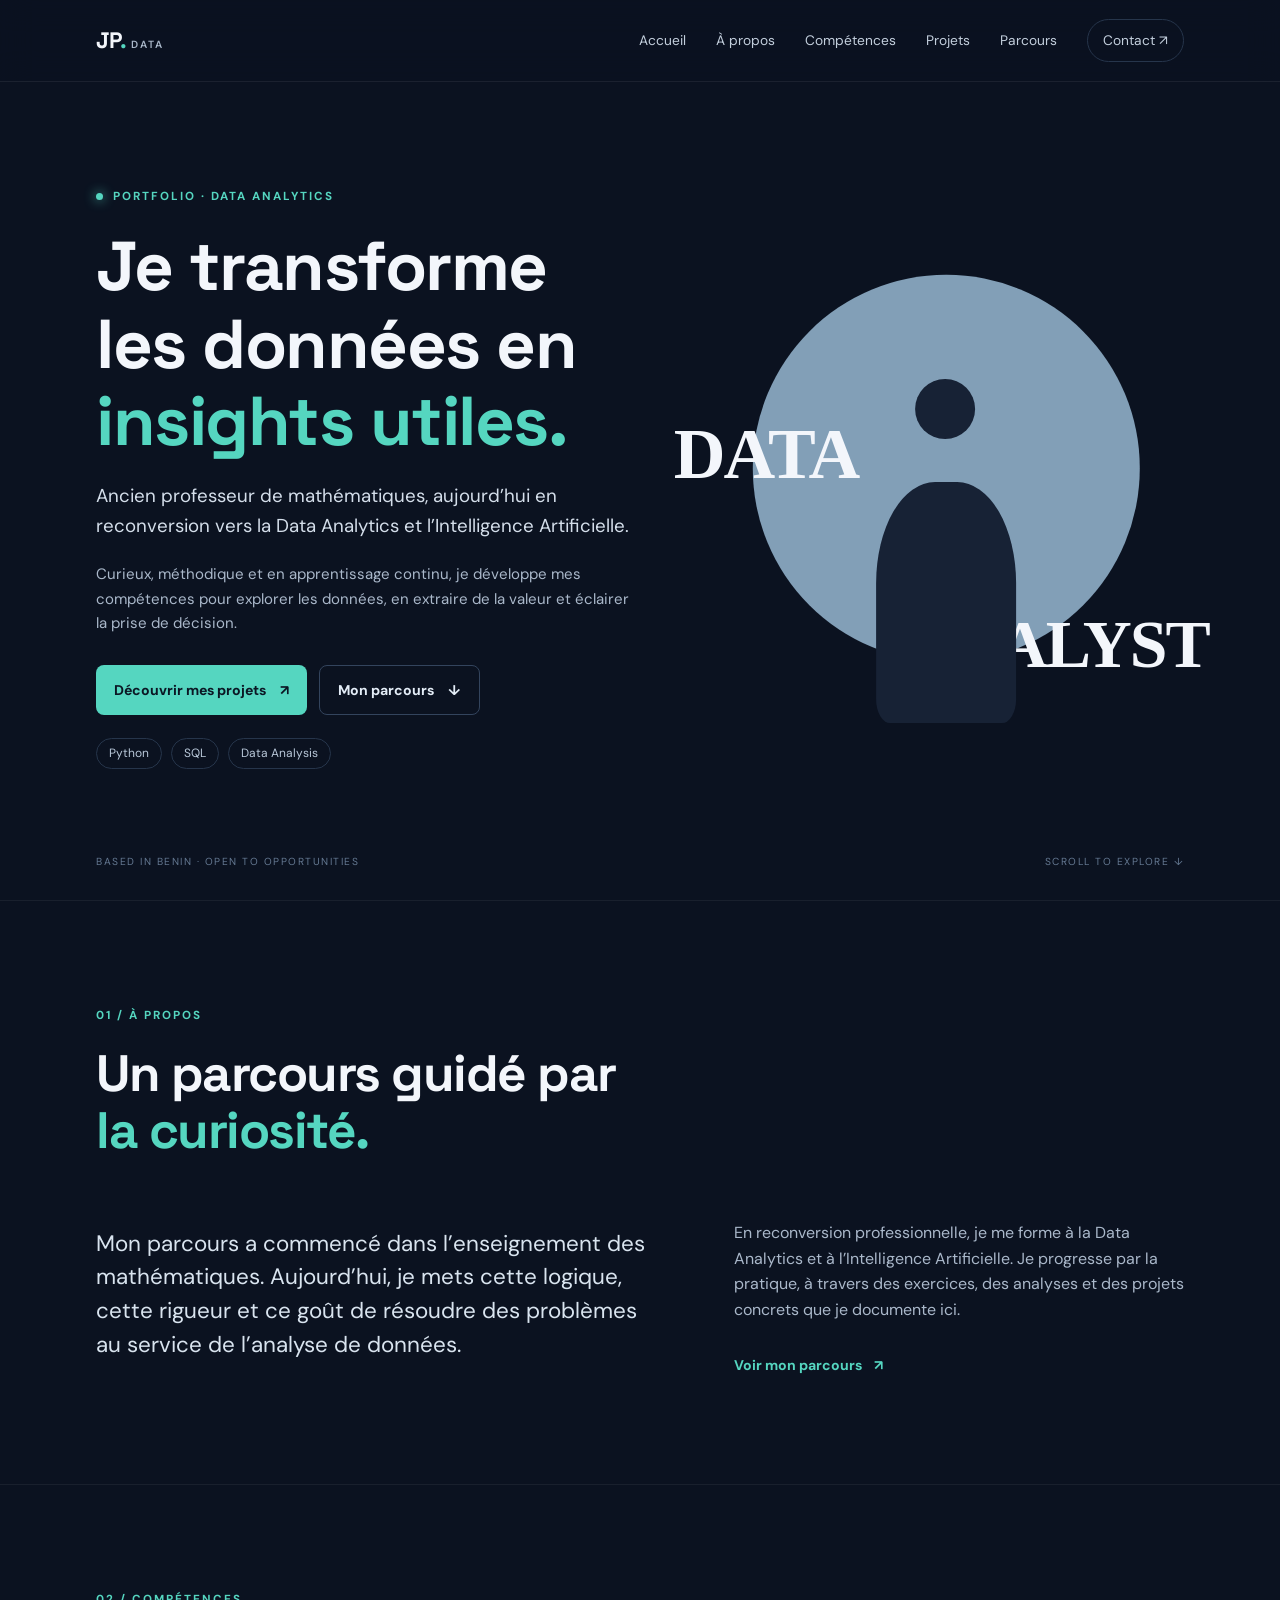
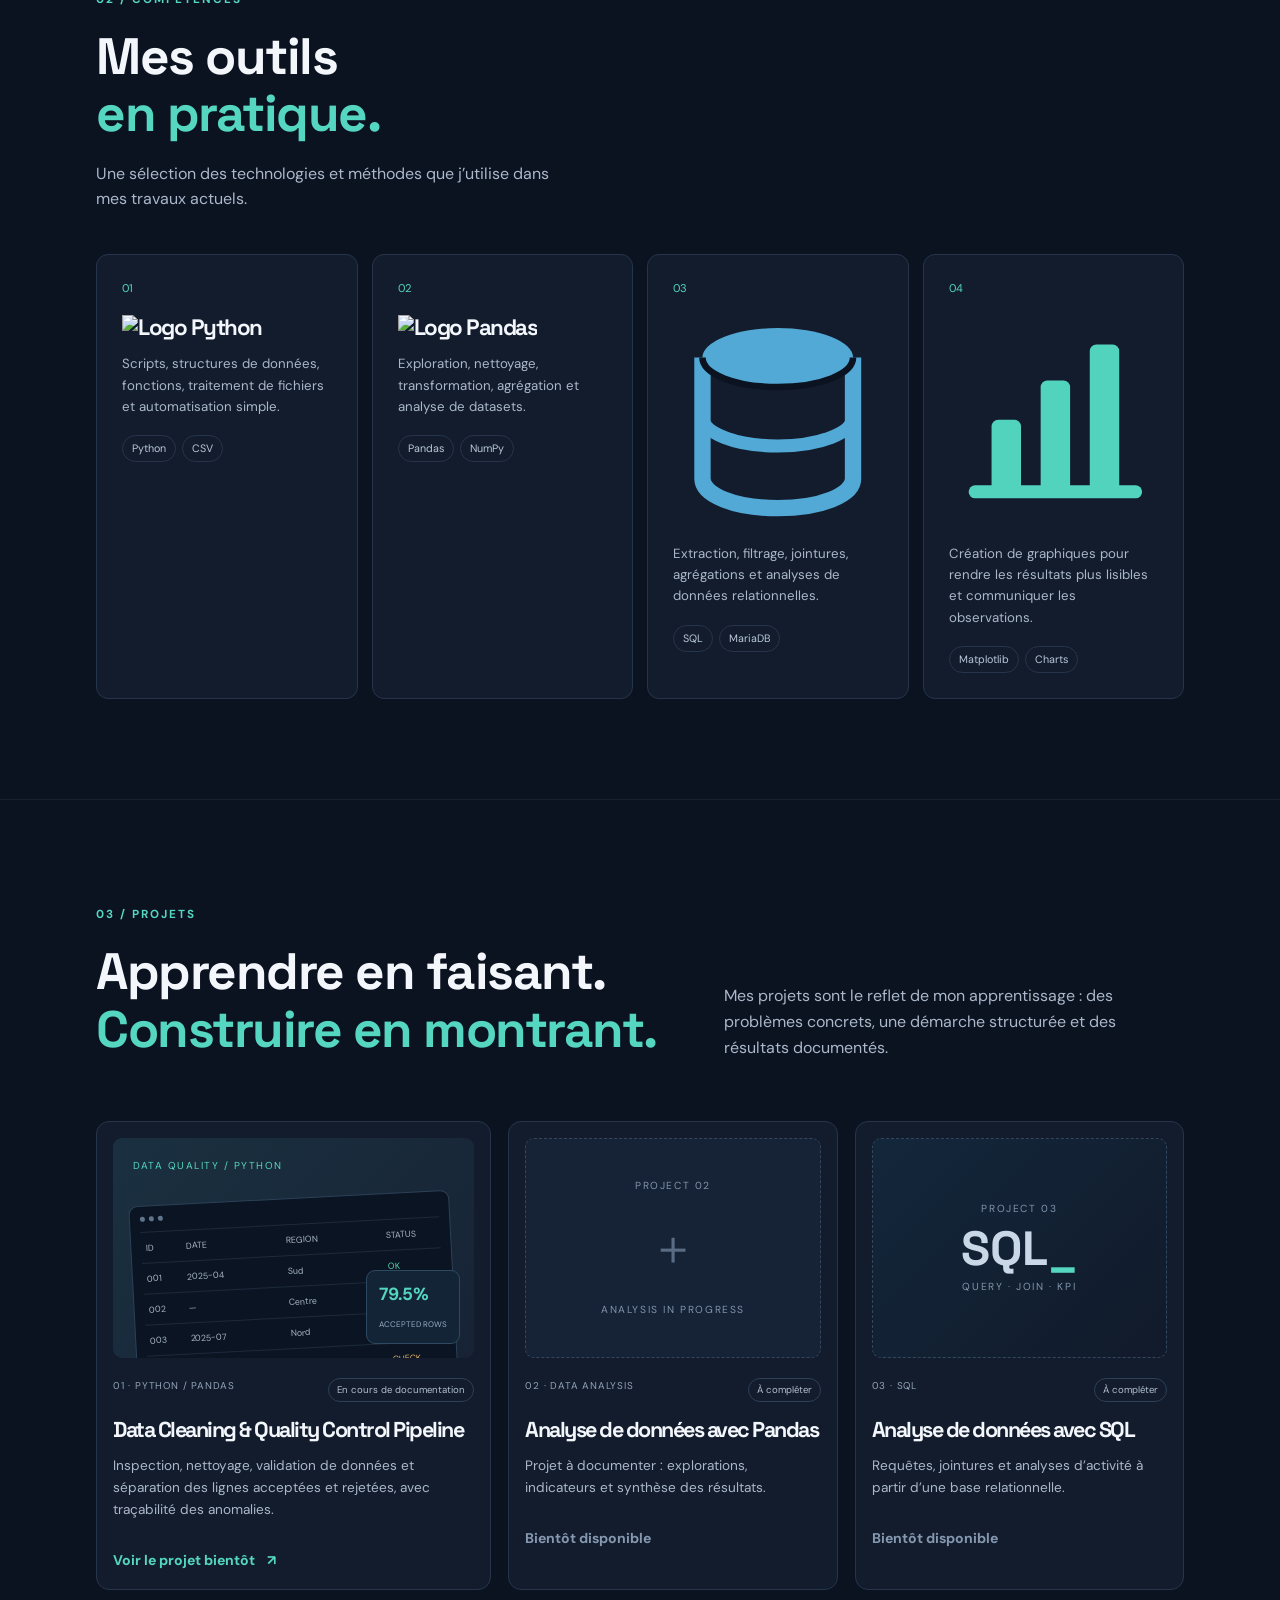
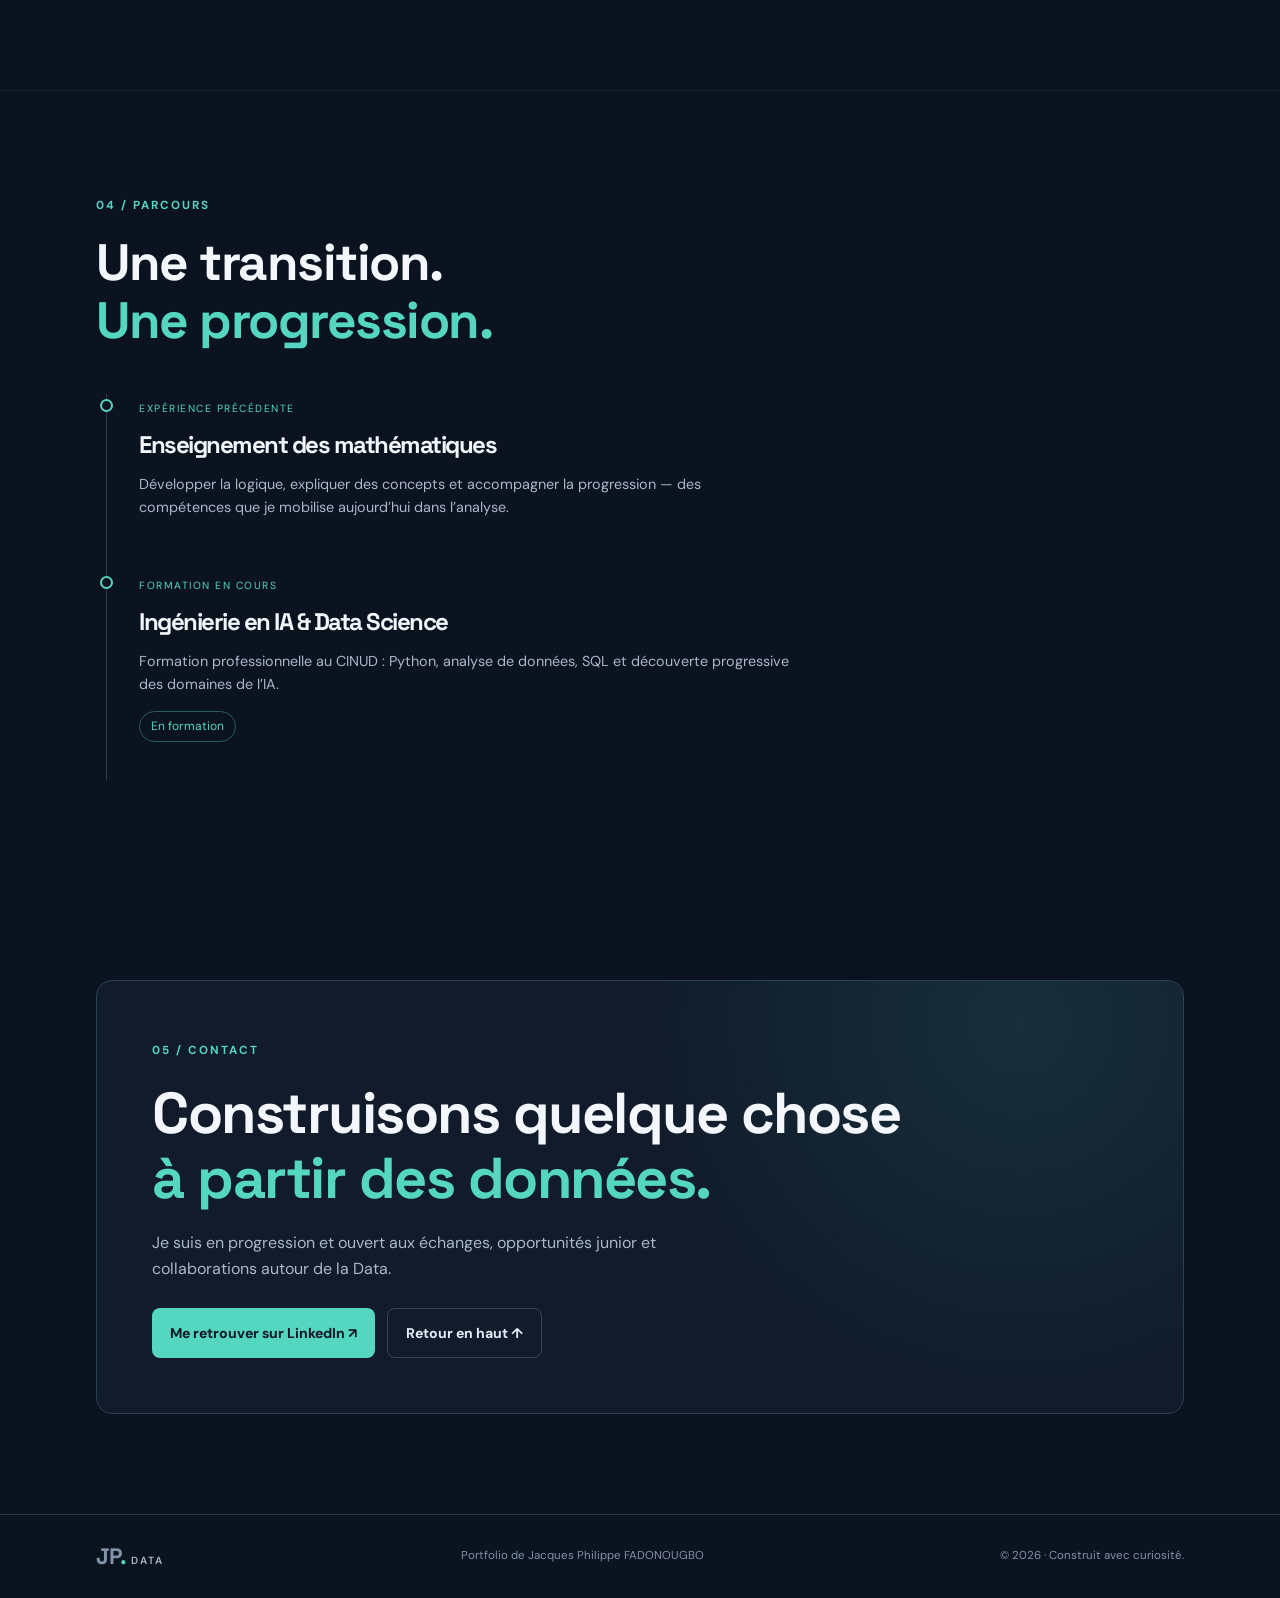
==== index.html @ 3144ac2a "Add skill logos and SVGs to skill cards" ====
<!doctype html>
<html lang="fr">
<head>
  <meta charset="utf-8" />
  <meta name="viewport" content="width=device-width, initial-scale=1" />
  <meta name="description" content="Portfolio de Jacques Philippe FADONOUGBO — Data Analyst junior en reconversion." />
  <title>Jacques Philippe FADONOUGBO | Data Analyst</title>

  <link rel="preconnect" href="https://fonts.googleapis.com">
  <link rel="preconnect" href="https://fonts.gstatic.com" crossorigin>
  <link href="https://fonts.googleapis.com/css2?family=DM+Sans:wght@400;500;600;700&family=Space+Grotesk:wght@400;500;600;700&display=swap" rel="stylesheet">

  <link rel="stylesheet" href="style.css" />
</head>

<body>

  <!-- NAVIGATION -->
  <header class="site-header">
    <a class="brand" href="#home" aria-label="Accueil">
      JP<span>.</span><small>DATA</small>
    </a>

    <button class="menu-toggle" aria-label="Ouvrir le menu" aria-expanded="false">☰</button>

    <nav class="nav" aria-label="Navigation principale">
      <a href="#home">Accueil</a>
      <a href="#about">À propos</a>
      <a href="#skills">Compétences</a>
      <a href="#projects">Projets</a>
      <a href="#journey">Parcours</a>
      <a href="#contact" class="nav-contact">Contact ↗</a>
    </nav>
  </header>

  <main>

    <!-- ACCUEIL -->
    <section class="hero section" id="home">

      <!-- TEXTE À GAUCHE : CONSERVÉ -->
      <div class="hero-copy">

        <div class="eyebrow">
          <span class="pulse"></span>
          PORTFOLIO · DATA ANALYTICS
        </div>

        <h1>
          Je transforme les données en
          <span>insights utiles.</span>
        </h1>

        <p class="hero-lead">
          Ancien professeur de mathématiques, aujourd’hui en reconversion vers la Data Analytics et l’Intelligence Artificielle.
        </p>

        <p class="hero-note">
          Curieux, méthodique et en apprentissage continu, je développe mes compétences pour explorer les données, en extraire de la valeur et éclairer la prise de décision.
        </p>

        <div class="hero-actions">
          <a class="btn btn-primary" href="#projects">
            Découvrir mes projets <span>↗</span>
          </a>

          <a class="btn btn-quiet" href="#about">
            Mon parcours <span>↓</span>
          </a>
        </div>

        <div class="hero-tags">
          <span>Python</span>
          <span>SQL</span>
          <span>Data Analysis</span>
        </div>

      </div>

      <!-- NOUVEAU VISUEL À DROITE -->
      <div class="hero-visual hero-portrait" aria-label="Portrait Data Analyst">

        <!-- Cercle bleu-gris -->
        <div class="portrait-circle"></div>

        <!-- DATA -->
        <div class="portrait-word portrait-data">DATA</div>

        <!-- EMPLACEMENT PHOTO -->
        <div class="portrait-photo">

          <!-- Silhouette provisoire en attendant la photo -->
          <div class="portrait-placeholder">
            <div class="portrait-head"></div>
            <div class="portrait-body"></div>
          </div>

        </div>

        <!-- ANALYST -->
        <div class="portrait-word portrait-analyst">ANALYST</div>

      </div>

      <!-- BAS DE LA SECTION : CONSERVÉ -->
      <div class="hero-bottom">
        <span>BASED IN BENIN · OPEN TO OPPORTUNITIES</span>
        <a href="#about">SCROLL TO EXPLORE ↓</a>
      </div>

    </section>

    <!-- À PROPOS -->
    <section class="section about" id="about">

      <div class="section-heading">
        <span class="section-index">01 / À PROPOS</span>
        <h2>Un parcours guidé par<br><span>la curiosité.</span></h2>
      </div>

      <div class="about-grid">

        <p class="about-intro">
          Mon parcours a commencé dans l’enseignement des mathématiques. Aujourd’hui, je mets cette logique, cette rigueur et ce goût de résoudre des problèmes au service de l’analyse de données.
        </p>

        <div class="about-details">
          <p>
            En reconversion professionnelle, je me forme à la Data Analytics et à l’Intelligence Artificielle.
            Je progresse par la pratique, à travers des exercices, des analyses et des projets concrets que je documente ici.
          </p>

          <a class="text-link" href="#journey">
            Voir mon parcours <span>↗</span>
          </a>
        </div>

      </div>
    </section>

    <!-- COMPÉTENCES -->
    <section class="section skills" id="skills">

      <div class="section-heading">
        <span class="section-index">02 / COMPÉTENCES</span>
        <h2>Mes outils<br><span>en pratique.</span></h2>
        <p class="section-sub">
          Une sélection des technologies et méthodes que j’utilise dans mes travaux actuels.
        </p>
      </div>

      <div class="skill-grid">

        <article class="skill-card">
          <div class="skill-num">01</div>
          <h3 class="skill-logo-title">
  <img src="https://cdn.simpleicons.org/python/3776AB"
       alt="Logo Python"
       class="skill-logo">
</h3>
          <p>Scripts, structures de données, fonctions, traitement de fichiers et automatisation simple.</p>
          <div class="skill-pills">
            <span>Python</span>
            <span>CSV</span>
          </div>
        </article>

        <article class="skill-card">
          <div class="skill-num">02</div>
          <h3 class="skill-logo-title">
  <img src="https://cdn.simpleicons.org/pandas/150458"
       alt="Logo Pandas"
       class="skill-logo">
</h3>
          <p>Exploration, nettoyage, transformation, agrégation et analyse de datasets.</p>
          <div class="skill-pills">
            <span>Pandas</span>
            <span>NumPy</span>
          </div>
        </article>

        <article class="skill-card">
          <div class="skill-num">03</div>
          <h3 class="skill-logo-title">
  <svg class="skill-svg-logo" viewBox="0 0 64 64"
       xmlns="http://www.w3.org/2000/svg"
       role="img" aria-label="Base de données SQL">
    <ellipse cx="32" cy="13" rx="23" ry="9" fill="#52A9D5"/>
    <path d="M9 13v37c0 5 10 9 23 9s23-4 23-9V13"
          fill="none" stroke="#52A9D5" stroke-width="5"/>
    <path d="M9 31c0 5 10 9 23 9s23-4 23-9"
          fill="none" stroke="#52A9D5" stroke-width="4"/>
    <path d="M9 13c0 5 10 9 23 9s23-4 23-9"
          fill="none" stroke="#0B1220" stroke-width="2"/>
  </svg>
</h3>
          <p>Extraction, filtrage, jointures, agrégations et analyses de données relationnelles.</p>
          <div class="skill-pills">
            <span>SQL</span>
            <span>MariaDB</span>
          </div>
        </article>

        <article class="skill-card">
          <div class="skill-num">04</div>
          <h3 class="skill-logo-title">
  <svg class="skill-svg-logo" viewBox="0 0 64 64"
       xmlns="http://www.w3.org/2000/svg"
       role="img" aria-label="Visualisation de données">
    <path d="M8 54h49" stroke="#52D3BE" stroke-width="4"
          stroke-linecap="round"/>
    <rect x="13" y="32" width="9" height="22" rx="2" fill="#52D3BE"/>
    <rect x="28" y="20" width="9" height="34" rx="2" fill="#52D3BE"/>
    <rect x="43" y="9" width="9" height="45" rx="2" fill="#52D3BE"/>
  </svg>
</h3>
          <p>Création de graphiques pour rendre les résultats plus lisibles et communiquer les observations.</p>
          <div class="skill-pills">
            <span>Matplotlib</span>
            <span>Charts</span>
          </div>
        </article>

      </div>
    </section>

    <!-- PROJETS -->
    <section class="section projects" id="projects">

      <div class="section-heading project-heading">

        <div>
          <span class="section-index">03 / PROJETS</span>
          <h2>Apprendre en faisant.<br><span>Construire en montrant.</span></h2>
        </div>

        <p class="section-sub">
          Mes projets sont le reflet de mon apprentissage : des problèmes concrets, une démarche structurée et des résultats documentés.
        </p>

      </div>

      <div class="project-grid">

        <!-- PROJET 1 -->
        <article class="project-card featured">

          <div class="project-art art-clean">

            <div class="art-label">DATA QUALITY / PYTHON</div>

            <div class="art-window">

              <div class="window-dots">
                <b></b><b></b><b></b>
              </div>

              <div class="fake-row">
                <span>ID</span><span>DATE</span><span>REGION</span><span>STATUS</span>
              </div>

              <div class="fake-row">
                <span>001</span><span>2025-04</span><span>Sud</span><span class="good">OK</span>
              </div>

              <div class="fake-row">
                <span>002</span><span>—</span><span>Centre</span><span class="bad">CHECK</span>
              </div>

              <div class="fake-row">
                <span>003</span><span>2025-07</span><span>Nord</span><span class="good">OK</span>
              </div>

              <div class="fake-row">
                <span>004</span><span>2025-09</span><span>—</span><span class="bad">CHECK</span>
              </div>

            </div>

            <div class="art-stat">
              <strong>79.5%</strong>
              <small>ACCEPTED ROWS</small>
            </div>

          </div>

          <div class="project-meta">
            <span>01 · PYTHON / PANDAS</span>
            <span class="status">En cours de documentation</span>
          </div>

          <h3>Data Cleaning & Quality Control Pipeline</h3>

          <p>
            Inspection, nettoyage, validation de données et séparation des lignes acceptées et rejetées, avec traçabilité des anomalies.
          </p>

          <a href="#contact" class="text-link">
            Voir le projet bientôt <span>↗</span>
          </a>

        </article>

        <!-- PROJET 2 -->
        <article class="project-card placeholder">

          <div class="placeholder-art">
            <span>PROJECT 02</span>
            <div class="placeholder-symbol">＋</div>
            <small>ANALYSIS IN PROGRESS</small>
          </div>

          <div class="project-meta">
            <span>02 · DATA ANALYSIS</span>
            <span class="status">À compléter</span>
          </div>

          <h3>Analyse de données avec Pandas</h3>

          <p>
            Projet à documenter : explorations, indicateurs et synthèse des résultats.
          </p>

          <span class="text-link muted-link">Bientôt disponible</span>

        </article>

        <!-- PROJET 3 -->
        <article class="project-card placeholder">

          <div class="placeholder-art art-sql">
            <span>PROJECT 03</span>
            <div class="sql-mark">SQL<span>_</span></div>
            <small>QUERY · JOIN · KPI</small>
          </div>

          <div class="project-meta">
            <span>03 · SQL</span>
            <span class="status">À compléter</span>
          </div>

          <h3>Analyse de données avec SQL</h3>

          <p>
            Requêtes, jointures et analyses d’activité à partir d’une base relationnelle.
          </p>

          <span class="text-link muted-link">Bientôt disponible</span>

        </article>

      </div>
    </section>

    <!-- PARCOURS -->
    <section class="section journey" id="journey">

      <div class="section-heading">
        <span class="section-index">04 / PARCOURS</span>
        <h2>Une transition.<br><span>Une progression.</span></h2>
      </div>

      <div class="timeline">

        <div class="timeline-item">
          <span class="timeline-marker"></span>
          <small>EXPÉRIENCE PRÉCÉDENTE</small>
          <h3>Enseignement des mathématiques</h3>
          <p>
            Développer la logique, expliquer des concepts et accompagner la progression — des compétences que je mobilise aujourd’hui dans l’analyse.
          </p>
        </div>

        <div class="timeline-item current">
          <span class="timeline-marker"></span>
          <small>FORMATION EN COURS</small>
          <h3>Ingénierie en IA & Data Science</h3>
          <p>
            Formation professionnelle au CINUD : Python, analyse de données, SQL et découverte progressive des domaines de l’IA.
          </p>
          <span class="timeline-badge">En formation</span>
        </div>

      </div>
    </section>

    <!-- CONTACT -->
    <section class="section contact" id="contact">

      <div class="contact-box">
        <span class="section-index">05 / CONTACT</span>

        <h2>Construisons quelque chose<br><span>à partir des données.</span></h2>

        <p>
          Je suis en progression et ouvert aux échanges, opportunités junior et collaborations autour de la Data.
        </p>

        <div class="contact-actions">
          <a class="btn btn-primary" href="https://www.linkedin.com/in/jacques-fado/" target="_blank" rel="noopener">
            Me retrouver sur LinkedIn ↗
          </a>

          <a class="btn btn-quiet" href="#home">
            Retour en haut ↑
          </a>
        </div>

      </div>
    </section>

  </main>

  <!-- FOOTER -->
  <footer>
    <a class="brand" href="#home">JP<span>.</span><small>DATA</small></a>
    <span>Portfolio de Jacques Philippe FADONOUGBO</span>
    <span>© <span id="year"></span> · Construit avec curiosité.</span>
  </footer>

  <script src="script.js"></script>

</body>
</html>
---- style.css ----
/* ==========================================
   1. VARIABLES ET BASE
========================================== */

:root {
  --bg: #0b1220;
  --panel: #121c2d;
  --panel2: #162236;
  --text: #f3f6fb;
  --muted: #aab8ca;
  --teal: #55d6c0;
  --border: #26354b;
  --white: #fff;

  --font: 'DM Sans', sans-serif;
  --display: 'Space Grotesk', sans-serif;
}

* {
  box-sizing: border-box;
}

html {
  scroll-behavior: smooth;
}

body {
  margin: 0;
  background: var(--bg);
  color: var(--text);
  font-family: var(--font);
  line-height: 1.6;
}

a {
  color: inherit;
  text-decoration: none;
}


/* ==========================================
   2. NAVIGATION
========================================== */

.site-header {
  height: 82px;
  padding: 0 7.5%;
  display: flex;
  align-items: center;
  justify-content: space-between;
  border-bottom: 1px solid rgba(255, 255, 255, .07);
  position: sticky;
  top: 0;
  background: rgba(11, 18, 32, .88);
  backdrop-filter: blur(16px);
  z-index: 20;
}

.brand {
  font: 700 1.4rem var(--display);
  letter-spacing: -1px;
}

.brand span {
  color: var(--teal);
}

.brand small {
  font: 600 .65rem var(--font);
  letter-spacing: 2px;
  color: var(--muted);
  margin-left: 5px;
}

.nav {
  display: flex;
  align-items: center;
  gap: 30px;
  font-size: .86rem;
  color: #c3cfdd;
}

.nav a:hover {
  color: var(--teal);
}

.nav-contact {
  border: 1px solid var(--border);
  padding: 9px 15px;
  border-radius: 30px;
}

.menu-toggle {
  display: none;
  color: white;
  background: none;
  border: 0;
  font-size: 1.4rem;
}


/* ==========================================
   3. SECTIONS GÉNÉRALES
========================================== */

.section {
  padding: 100px 7.5%;
}

h1,
h2,
h3 {
  font-family: var(--display);
  letter-spacing: -1.5px;
  line-height: 1.12;
}

.section-index,
.eyebrow {
  font-size: .73rem;
  letter-spacing: 2px;
  font-weight: 700;
  color: var(--teal);
}

.section-heading h2 {
  font-size: clamp(2.5rem, 4vw, 4rem);
  margin: 18px 0;
}

h1 span,
h2 span {
  color: var(--teal);
}

.section-sub {
  color: var(--muted);
  max-width: 460px;
}


/* ==========================================
   4. HERO - ACCUEIL
   Texte gauche conservé
========================================== */

.hero {
  min-height: calc(100vh - 82px);
  padding-top: 74px;
  position: relative;
  display: grid;
  grid-template-columns: 1.05fr .95fr;
  align-items: center;
  gap: 45px;
  overflow: hidden;
}

.hero-copy {
  max-width: 640px;
  z-index: 2;
}

.eyebrow {
  display: flex;
  align-items: center;
  gap: 10px;
}

.pulse {
  width: 7px;
  height: 7px;
  border-radius: 50%;
  background: var(--teal);
  box-shadow: 0 0 12px var(--teal);
}

h1 {
  font-size: clamp(2.9rem, 5.4vw, 5.25rem);
  margin: 23px 0 20px;
}

.hero-lead {
  font-size: 1.17rem;
  color: #d4deea;
  max-width: 560px;
}

.hero-note {
  font-size: .94rem;
  color: var(--muted);
  max-width: 555px;
  margin-top: 22px;
}

.hero-actions {
  display: flex;
  gap: 12px;
  margin: 30px 0 23px;
  flex-wrap: wrap;
}

.btn {
  display: inline-flex;
  gap: 14px;
  align-items: center;
  padding: 13px 18px;
  border-radius: 8px;
  font-size: .88rem;
  font-weight: 700;
  transition: .2s;
}

.btn:hover {
  transform: translateY(-2px);
}

.btn-primary {
  background: var(--teal);
  color: #0b1724;
}

.btn-quiet {
  border: 1px solid #33445d;
  color: #e4edf7;
}

.hero-tags {
  display: flex;
  gap: 9px;
}

.hero-tags span,
.skill-pills span {
  border: 1px solid var(--border);
  border-radius: 30px;
  padding: 5px 12px;
  color: #b9c8d9;
  font-size: .75rem;
}


/* ==========================================
   5. HERO VISUAL - NOUVEAU PORTRAIT
========================================== */

.hero-visual.hero-portrait {
  height: 490px;
  min-width: 0;
  width: 100%;
  position: relative;
  display: block;
  overflow: visible;
}

/* Cercle bleu-gris */
.portrait-circle {
  position: absolute;
  width: min(78%, 420px);
  aspect-ratio: 1 / 1;
  background: #829fb7;
  border-radius: 50%;
  top: 48%;
  left: 52%;
  transform: translate(-50%, -50%);
  z-index: 0;
}

/* DATA et ANALYST */
.portrait-word {
  position: absolute;
  font-family: Georgia, 'Times New Roman', serif;
  font-weight: 700;
  line-height: .85;
  letter-spacing: -2px;
  color: var(--text);
  white-space: nowrap;
  z-index: 2;
}

/* DATA : à gauche de la photo */
.portrait-data {
  left: -3%;
  top: 39%;
  font-size: clamp(3.5rem, 5.6vw, 6.2rem);
}

/* ANALYST : en bas à droite */
.portrait-analyst {
  right: -5%;
  bottom: 10%;
  font-size: clamp(3rem, 5.3vw, 5.8rem);
}

/* Conteneur du portrait */
.portrait-photo {
  position: absolute;
  width: 48%;
  height: 90%;
  bottom: 0;
  left: 52%;
  transform: translateX(-50%);
  z-index: 3;
  display: flex;
  align-items: flex-end;
  justify-content: center;
  overflow: hidden;
}

/* Silhouette provisoire */
.portrait-placeholder {
  position: relative;
  width: 72%;
  height: 78%;
}

/* Tête */
.portrait-head {
  position: absolute;
  width: 35%;
  aspect-ratio: 1 / 1;
  background: #172235;
  border-radius: 50%;
  left: 32%;
  top: 0;
}

/* Corps */
.portrait-body {
  position: absolute;
  width: 82%;
  height: 70%;
  left: 9%;
  bottom: 0;
  background: #172235;
  border-radius: 42% 42% 10% 10%;
}

/* ==========================================
   6. BAS DU HERO
========================================== */

.hero-bottom {
  position: absolute;
  bottom: 30px;
  left: 7.5%;
  right: 7.5%;
  display: flex;
  justify-content: space-between;
  font-size: .64rem;
  letter-spacing: 1.5px;
  color: #657992;
}


/* ==========================================
   7. À PROPOS
========================================== */

.about,
.skills,
.projects,
.journey {
  border-top: 1px solid rgba(255, 255, 255, .06);
}

.about-grid {
  display: grid;
  grid-template-columns: 1.1fr .9fr;
  gap: 8%;
  margin-top: 45px;
}

.about-intro {
  font-size: 1.4rem;
  line-height: 1.5;
  color: #d9e4ef;
}

.about-details p,
.section-sub {
  color: var(--muted);
}

.text-link {
  display: inline-flex;
  gap: 12px;
  color: var(--teal);
  font-weight: 700;
  font-size: .88rem;
  margin-top: 15px;
}


/* ==========================================
   8. COMPÉTENCES
========================================== */

.skill-grid {
  display: grid;
  grid-template-columns: repeat(4, 1fr);
  gap: 14px;
  margin-top: 42px;
}

.skill-card {
  padding: 25px;
  background: var(--panel);
  border: 1px solid var(--border);
  border-radius: 12px;
  min-height: 230px;
}

.skill-num {
  font-size: .7rem;
  color: var(--teal);
}

.skill-card h3 {
  font-size: 1.4rem;
  margin: 17px 0 10px;
}

.skill-card p {
  font-size: .83rem;
  color: var(--muted);
}

.skill-pills {
  display: flex;
  gap: 6px;
  flex-wrap: wrap;
  margin-top: 18px;
}

.skill-pills span {
  font-size: .67rem;
  padding: 4px 9px;
}


/* ==========================================
   9. PROJETS
========================================== */

.project-heading {
  display: flex;
  justify-content: space-between;
  align-items: end;
  gap: 40px;
}

.project-grid {
  display: grid;
  grid-template-columns: 1.2fr 1fr 1fr;
  gap: 17px;
  margin-top: 45px;
}

.project-card {
  background: var(--panel);
  border: 1px solid var(--border);
  border-radius: 13px;
  padding: 16px;
  overflow: hidden;
}

.project-art,
.placeholder-art {
  height: 220px;
  border-radius: 9px;
  position: relative;
  overflow: hidden;
  margin-bottom: 20px;
}

.art-clean {
  background: linear-gradient(135deg, #1a3040, #172335);
  padding: 20px;
}

.art-label {
  font-size: .63rem;
  letter-spacing: 1.5px;
  color: var(--teal);
}

.art-window {
  margin-top: 24px;
  background: #0b1422;
  border: 1px solid #2b4057;
  border-radius: 9px;
  padding: 10px;
  transform: rotate(-3deg);
}

.window-dots {
  display: flex;
  gap: 4px;
  margin-bottom: 10px;
}

.window-dots b {
  width: 5px;
  height: 5px;
  border-radius: 50%;
  background: #60748c;
}

.fake-row {
  display: grid;
  grid-template-columns: .4fr 1fr 1fr .5fr;
  font-size: .55rem;
  padding: 8px 4px;
  border-top: 1px solid #1c2a3c;
  color: #a6b6c8;
}

.good {
  color: #5cd9b4;
}

.bad {
  color: #e3b46d;
}

.art-stat {
  position: absolute;
  right: 14px;
  bottom: 14px;
  background: #122436;
  border: 1px solid #2e4a61;
  padding: 9px 12px;
  border-radius: 9px;
}

.art-stat strong {
  color: var(--teal);
  font-size: 1.1rem;
  display: block;
}

.art-stat small {
  font-size: .5rem;
  color: #9aadc1;
}

.project-meta {
  display: flex;
  justify-content: space-between;
  gap: 10px;
  font-size: .62rem;
  letter-spacing: .8px;
  color: #91a3b7;
  flex-wrap: wrap;
}

.status {
  color: #b2c0cf;
  border: 1px solid #2d4056;
  border-radius: 30px;
  padding: 3px 8px;
  letter-spacing: 0;
  font-size: .6rem;
}

.project-card h3 {
  font-size: 1.35rem;
  margin: 16px 0 9px;
}

.project-card p {
  font-size: .85rem;
  color: var(--muted);
}

.placeholder-art {
  background: #162235;
  border: 1px dashed #34465d;
  display: flex;
  align-items: center;
  justify-content: center;
  flex-direction: column;
  color: #8295ac;
}

.placeholder-art > span,
.placeholder-art small {
  font-size: .64rem;
  letter-spacing: 1.6px;
}

.placeholder-symbol {
  font-size: 3rem;
  font-weight: 200;
  color: #5a6c83;
  margin: 15px;
}

.art-sql {
  background: linear-gradient(135deg, #13273b, #111a2a);
}

.sql-mark {
  font: 700 3rem var(--display);
  color: #cad7e6;
}

.sql-mark span {
  color: var(--teal);
}

.muted-link {
  color: #8598af;
}


/* ==========================================
   10. PARCOURS
========================================== */

.timeline {
  border-left: 1px solid #2b3d53;
  margin: 45px 0 0 10px;
  padding-left: 32px;
}

.timeline-item {
  position: relative;
  padding-bottom: 38px;
  max-width: 650px;
}

.timeline-marker {
  position: absolute;
  left: -39px;
  top: 5px;
  width: 13px;
  height: 13px;
  border: 2px solid var(--teal);
  background: var(--bg);
  border-radius: 50%;
}

.timeline-item small {
  font-size: .65rem;
  letter-spacing: 1.5px;
  color: var(--teal);
}

.timeline-item h3 {
  font-size: 1.5rem;
  margin: 12px 0;
}

.timeline-item p {
  color: var(--muted);
  font-size: .9rem;
}

.timeline-badge {
  display: inline-block;
  color: var(--teal);
  border: 1px solid #2c5c57;
  padding: 5px 11px;
  border-radius: 30px;
  font-size: .75rem;
}


/* ==========================================
   11. CONTACT
========================================== */

.contact-box {
  border: 1px solid #284253;
  border-radius: 16px;
  padding: 55px;
  background:
    radial-gradient(circle at 85% 10%, rgba(62, 179, 160, .13), transparent 38%),
    #111b2b;
}

.contact h2 {
  font-size: clamp(2.5rem, 4.5vw, 4.4rem);
  margin: 20px 0;
}

.contact-box p {
  color: var(--muted);
  max-width: 540px;
}

.contact-actions {
  display: flex;
  gap: 12px;
  flex-wrap: wrap;
  margin-top: 26px;
}


/* ==========================================
   12. FOOTER
========================================== */

footer {
  border-top: 1px solid var(--border);
  padding: 27px 7.5%;
  display: flex;
  justify-content: space-between;
  align-items: center;
  gap: 20px;
  color: #8193a9;
  font-size: .72rem;
}


/* ==========================================
   13. TABLETTE
========================================== */

@media (max-width: 1000px) {

  .section {
    padding: 80px 6%;
  }

  .site-header {
    padding: 0 6%;
  }

  .hero {
    grid-template-columns: 1fr 1fr;
    gap: 20px;
  }

  .hero-visual.hero-portrait {
    height: 420px;
  }

  .portrait-circle {
    width: 78%;
  }

  .portrait-data {
    font-size: clamp(3rem, 7vw, 5rem);
  }

  .portrait-analyst {
    font-size: clamp(2.6rem, 6.5vw, 4.5rem);
    right: -2%;
  }

  .skill-grid {
    grid-template-columns: repeat(2, 1fr);
  }

  .project-grid {
    grid-template-columns: 1fr 1fr;
  }

  .featured {
    grid-column: span 2;
  }

  .hero-bottom {
    left: 6%;
    right: 6%;
  }
}


/* ==========================================
   14. MOBILE
========================================== */

@media (max-width: 700px) {

  .site-header {
    height: 70px;
  }

  .menu-toggle {
    display: block;
  }

  .nav {
    display: none;
    position: absolute;
    top: 70px;
    left: 0;
    right: 0;
    background: #101a2a;
    padding: 22px 6%;
    border-bottom: 1px solid var(--border);
    flex-direction: column;
    align-items: flex-start;
    gap: 18px;
  }

  .nav.open {
    display: flex;
  }

  .hero {
    display: block;
    padding-top: 65px;
    min-height: auto;
    padding-bottom: 95px;
  }

  .hero-visual.hero-portrait {
    height: 360px;
    margin-top: 40px;
    width: 100%;
  }

  .portrait-circle {
    width: min(78%, 330px);
    left: 50%;
    top: 48%;
  }

  .portrait-photo {
    width: 48%;
    height: 86%;
    left: 50%;
  }

  .portrait-data {
    font-size: clamp(3rem, 13vw, 5rem);
    left: -1%;
    top: 32%;
    letter-spacing: -2px;
  }

  .portrait-analyst {
    font-size: clamp(2.6rem, 10.5vw, 4.4rem);
    right: -1%;
    bottom: 5%;
    letter-spacing: -2px;
  }

  h1 {
    font-size: clamp(2.7rem, 13vw, 4rem);
  }

  .hero-bottom {
    bottom: 25px;
    font-size: .54rem;
  }

  .hero-bottom span {
    max-width: 55%;
  }

  .about-grid {
    grid-template-columns: 1fr;
    gap: 20px;
  }

  .about-intro {
    font-size: 1.2rem;
  }

  .section-heading h2 {
    font-size: 2.7rem;
  }

  .project-heading {
    display: block;
  }

  .project-grid {
    grid-template-columns: 1fr;
  }

  .featured {
    grid-column: auto;
  }

  .project-art,
  .placeholder-art {
    height: 205px;
  }

  .skill-grid {
    grid-template-columns: 1fr 1fr;
  }

  .skill-card {
    padding: 18px;
    min-height: 215px;
  }

  .contact-box {
    padding: 30px 22px;
  }

  footer {
    flex-direction: column;
    align-items: flex-start;
    gap: 10px;
    padding: 24px 6%;
  }
}


/* ==========================================
   15. PETITS TÉLÉPHONES
========================================== */

@media (max-width: 430px) {

  .skill-grid {
    grid-template-columns: 1fr;
  }

  .hero-tags {
    flex-wrap: wrap;
  }

  .hero-visual.hero-portrait {
    height: 310px;
  }

  .portrait-circle {
    width: 80%;
  }

  .portrait-data {
    font-size: clamp(2.5rem, 12vw, 3.3rem);
    left: -1%;
  }

  .portrait-analyst {
    font-size: clamp(2.15rem, 10vw, 2.8rem);
    right: -1%;
  }

  .section {
    padding: 70px 6%;
  }
}
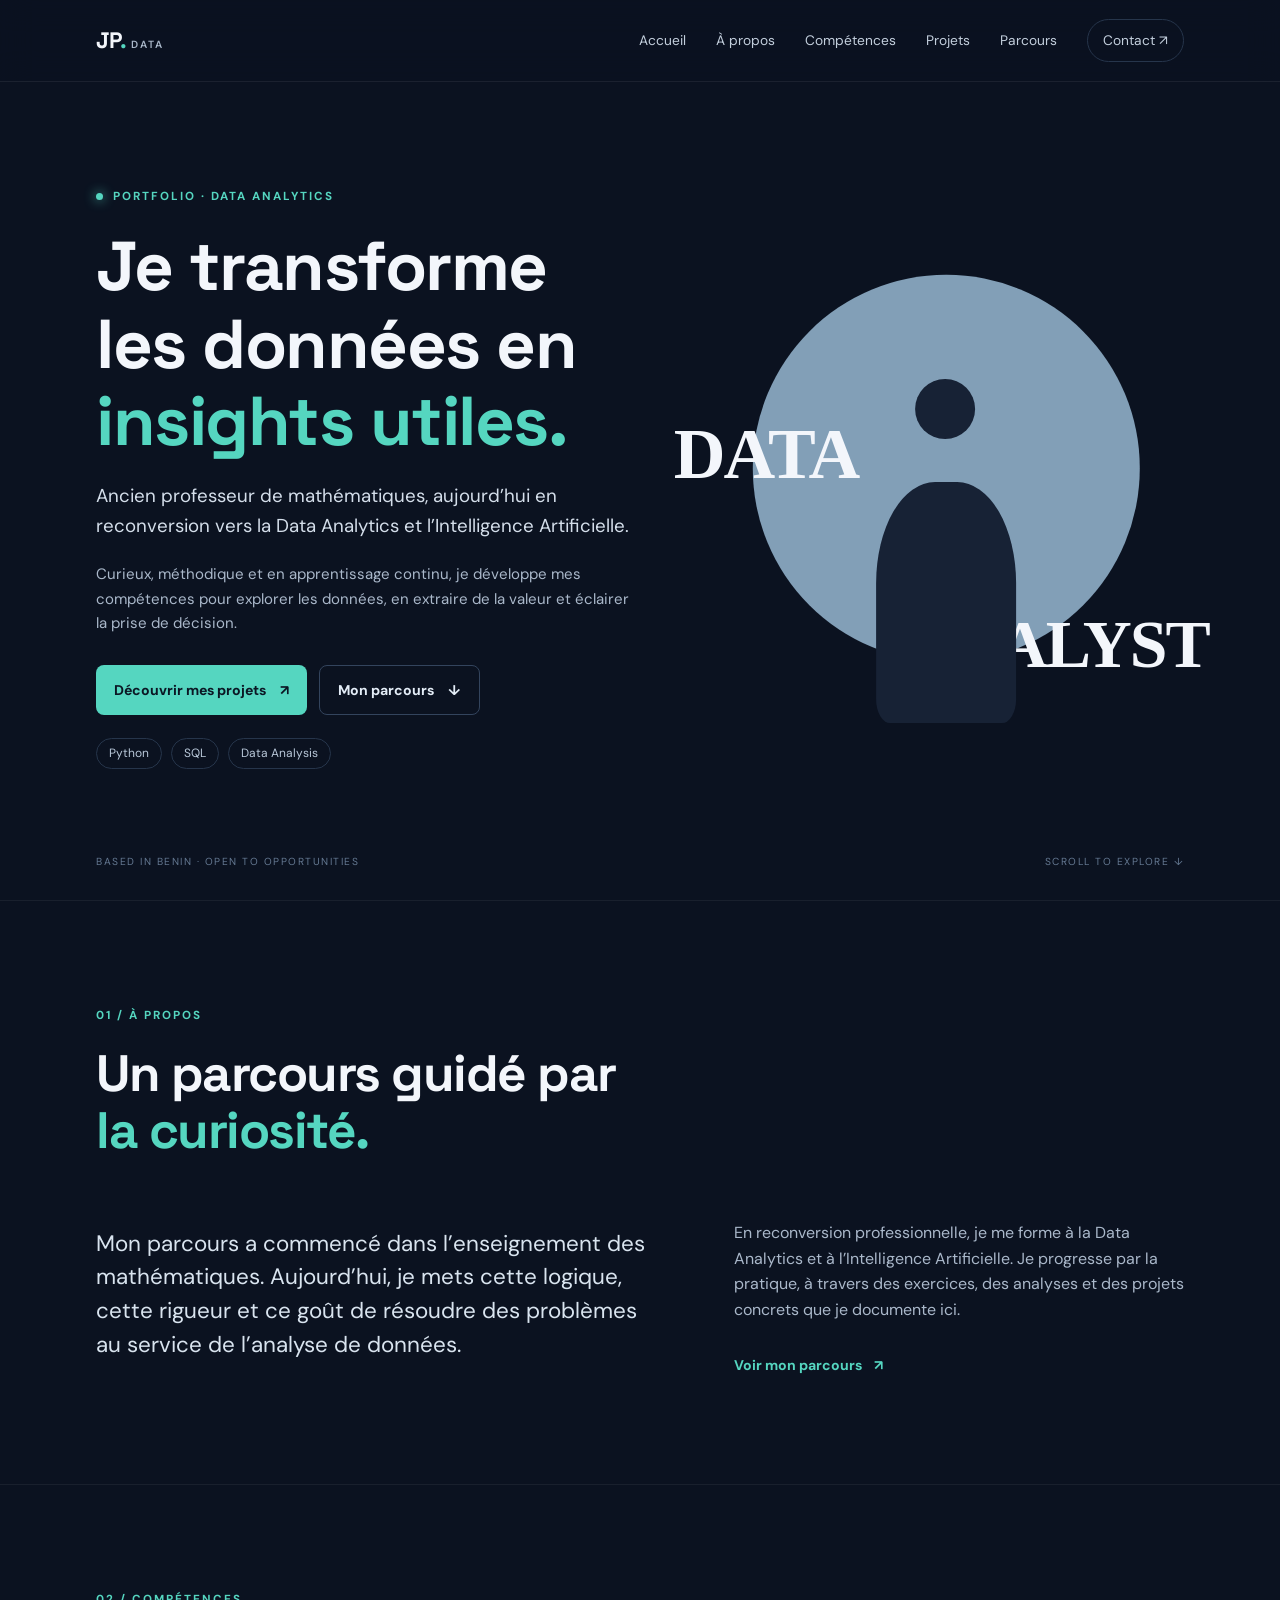
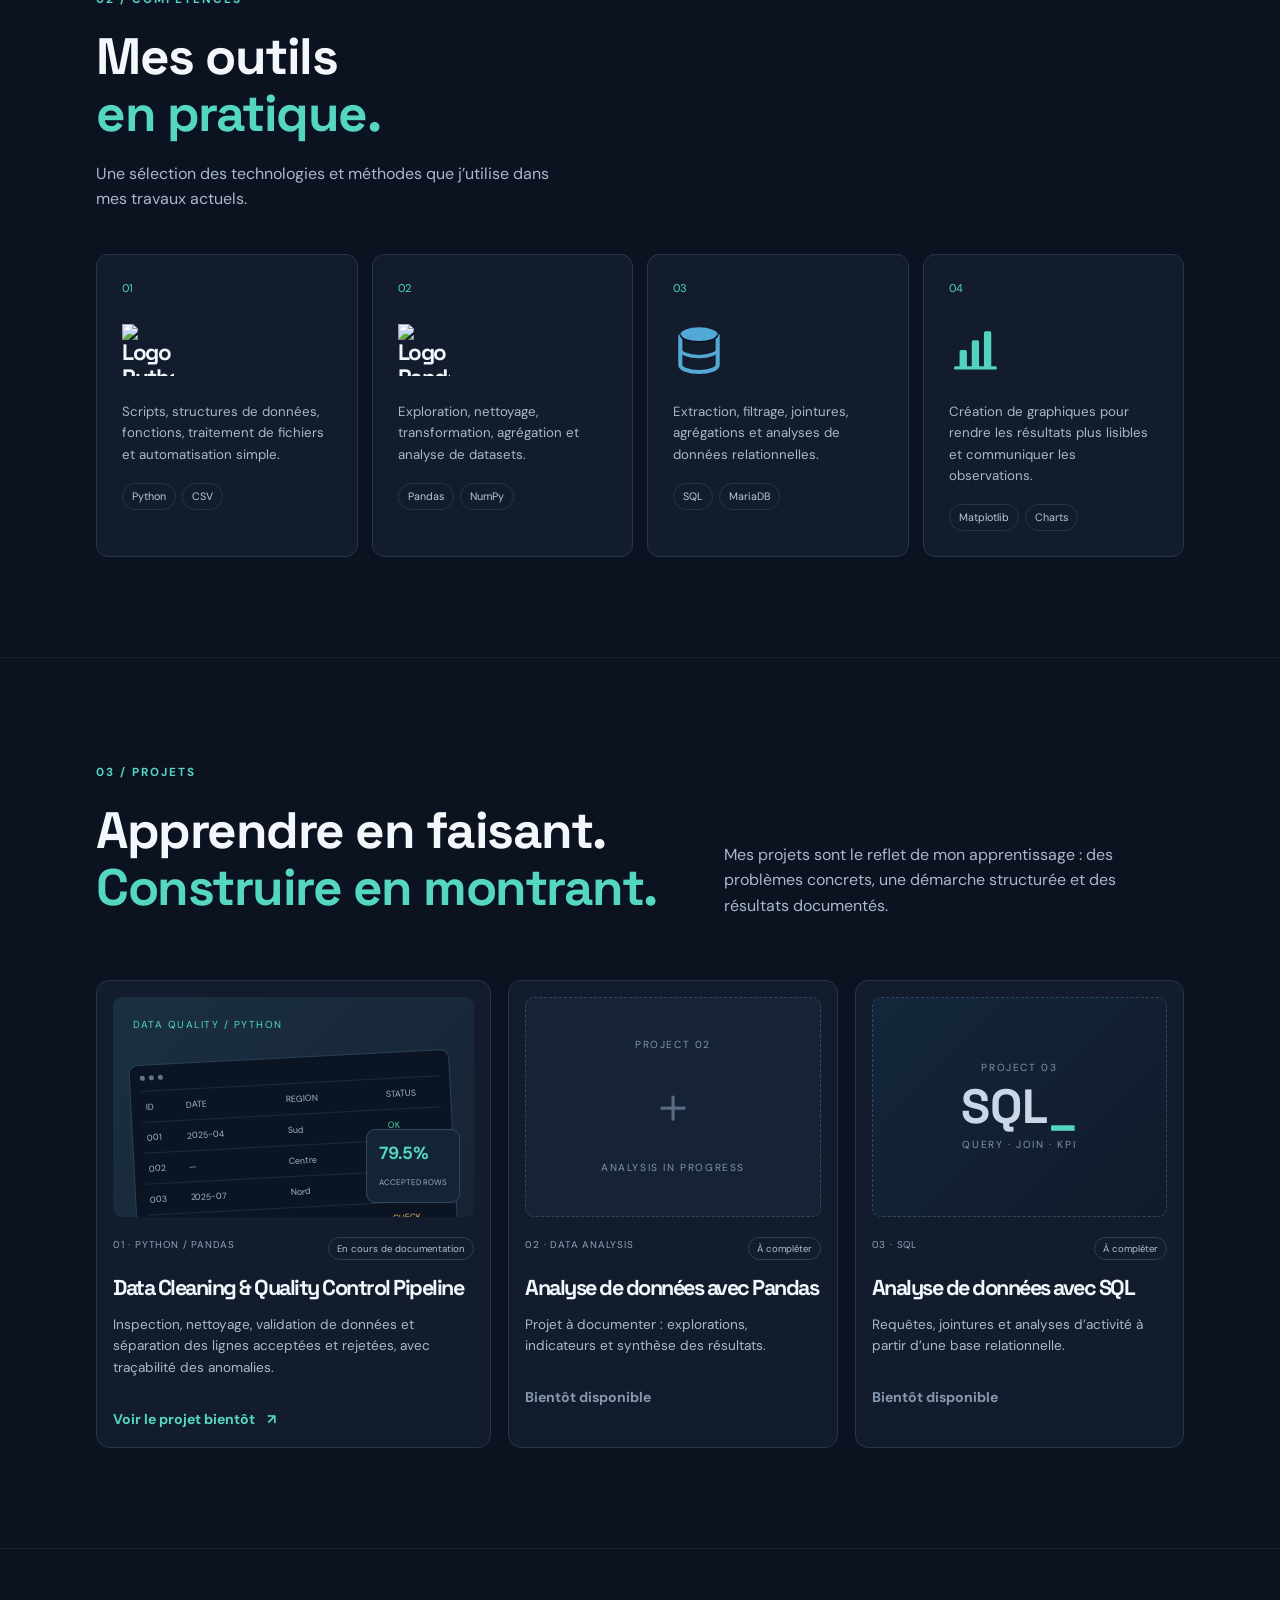
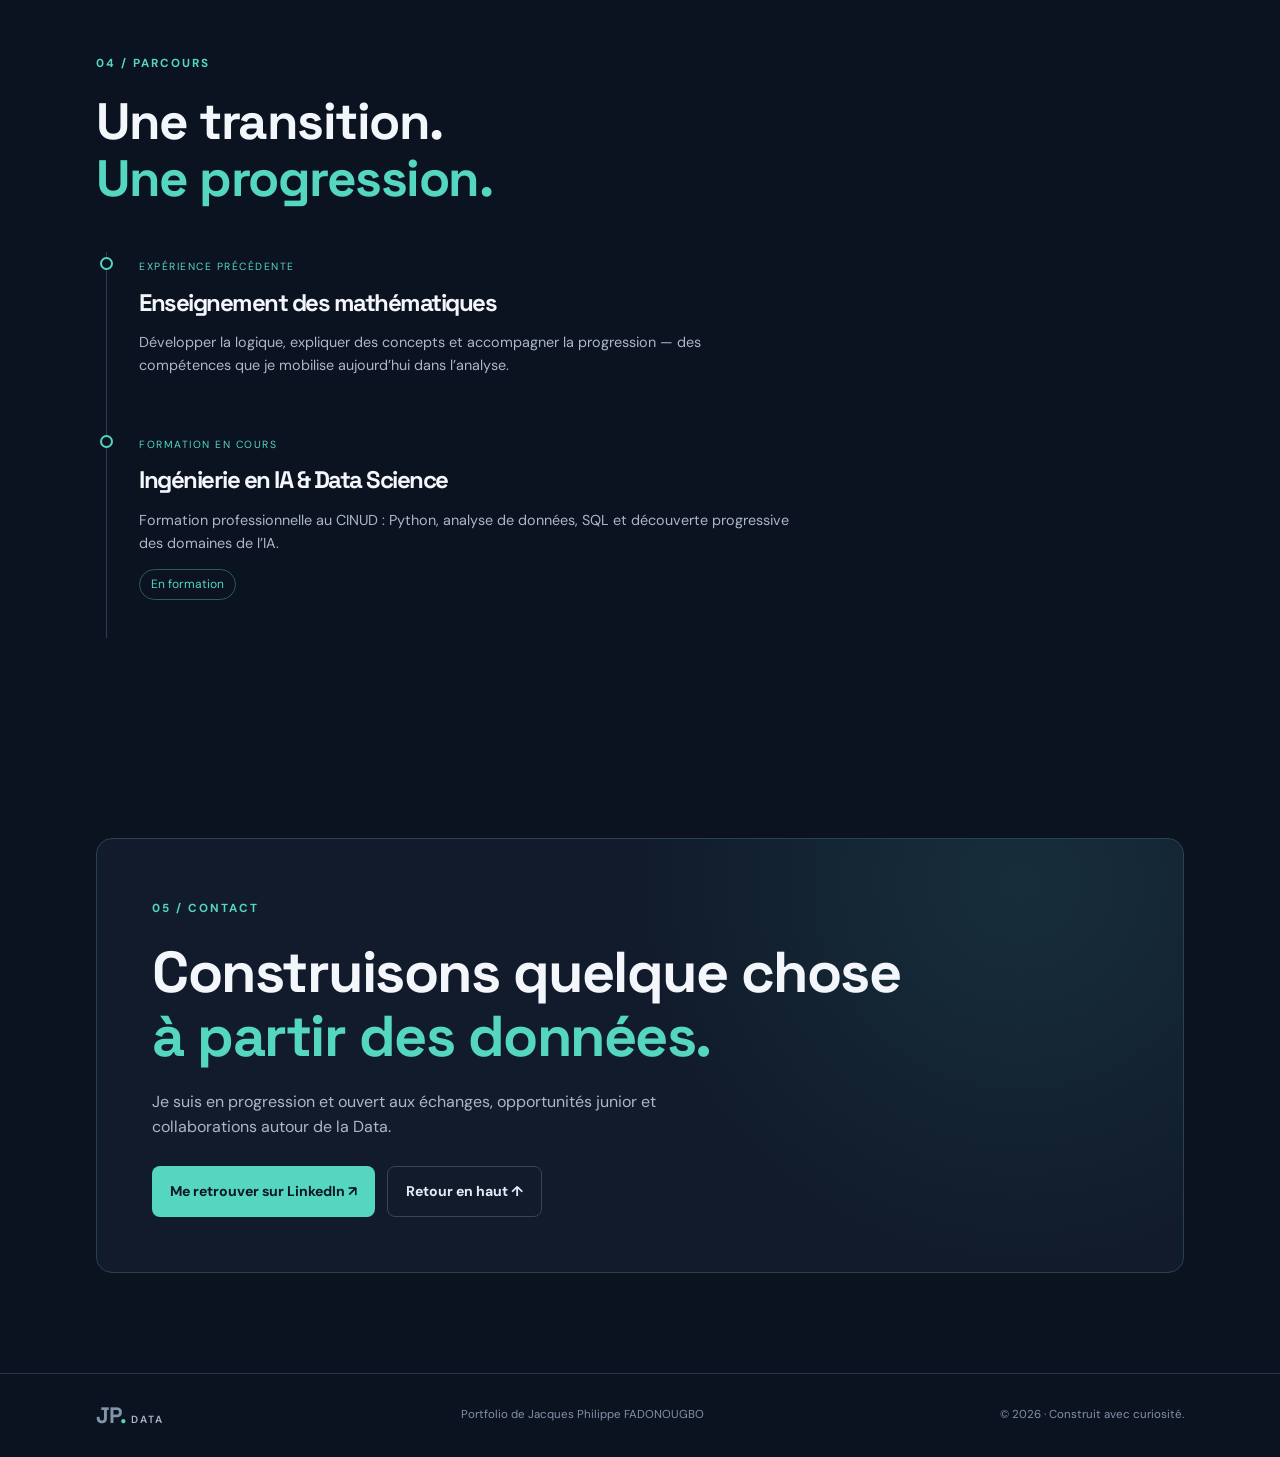
==== commit 5e689b19: "Update index.html" ====
--- a/index.html
+++ b/index.html
@@ -169,7 +169,7 @@
         <article class="skill-card">
           <div class="skill-num">02</div>
           <h3 class="skill-logo-title">
-  <img src="https://cdn.simpleicons.org/pandas/150458"
+  <img src="https://cdn.simpleicons.org/pandas/55D6C0"
        alt="Logo Pandas"
        class="skill-logo">
 </h3>
--- a/style.css
+++ b/style.css
@@ -942,3 +942,36 @@
     padding: 70px 6%;
   }
 }
+
+/* ==========================================
+   DIMENSION DES LOGOS - CARTES COMPÉTENCES
+========================================== */
+
+.skill-card h3.skill-logo-title {
+    height: 75px !important;
+    min-height: 75px !important;
+    margin: 15px 0 12px !important;
+    padding: 0 !important;
+    display: flex !important;
+    align-items: center !important;
+}
+
+/* Logos Python et Pandas */
+.skill-card h3.skill-logo-title img.skill-logo {
+    width: 52px !important;
+    height: 52px !important;
+    max-width: 52px !important;
+    max-height: 52px !important;
+    object-fit: contain !important;
+    display: block !important;
+}
+
+/* Logos SQL et Visualisation */
+.skill-card h3.skill-logo-title svg.skill-svg-logo {
+    width: 52px !important;
+    height: 52px !important;
+    max-width: 52px !important;
+    max-height: 52px !important;
+    display: block !important;
+    flex: 0 0 52px !important;
+}
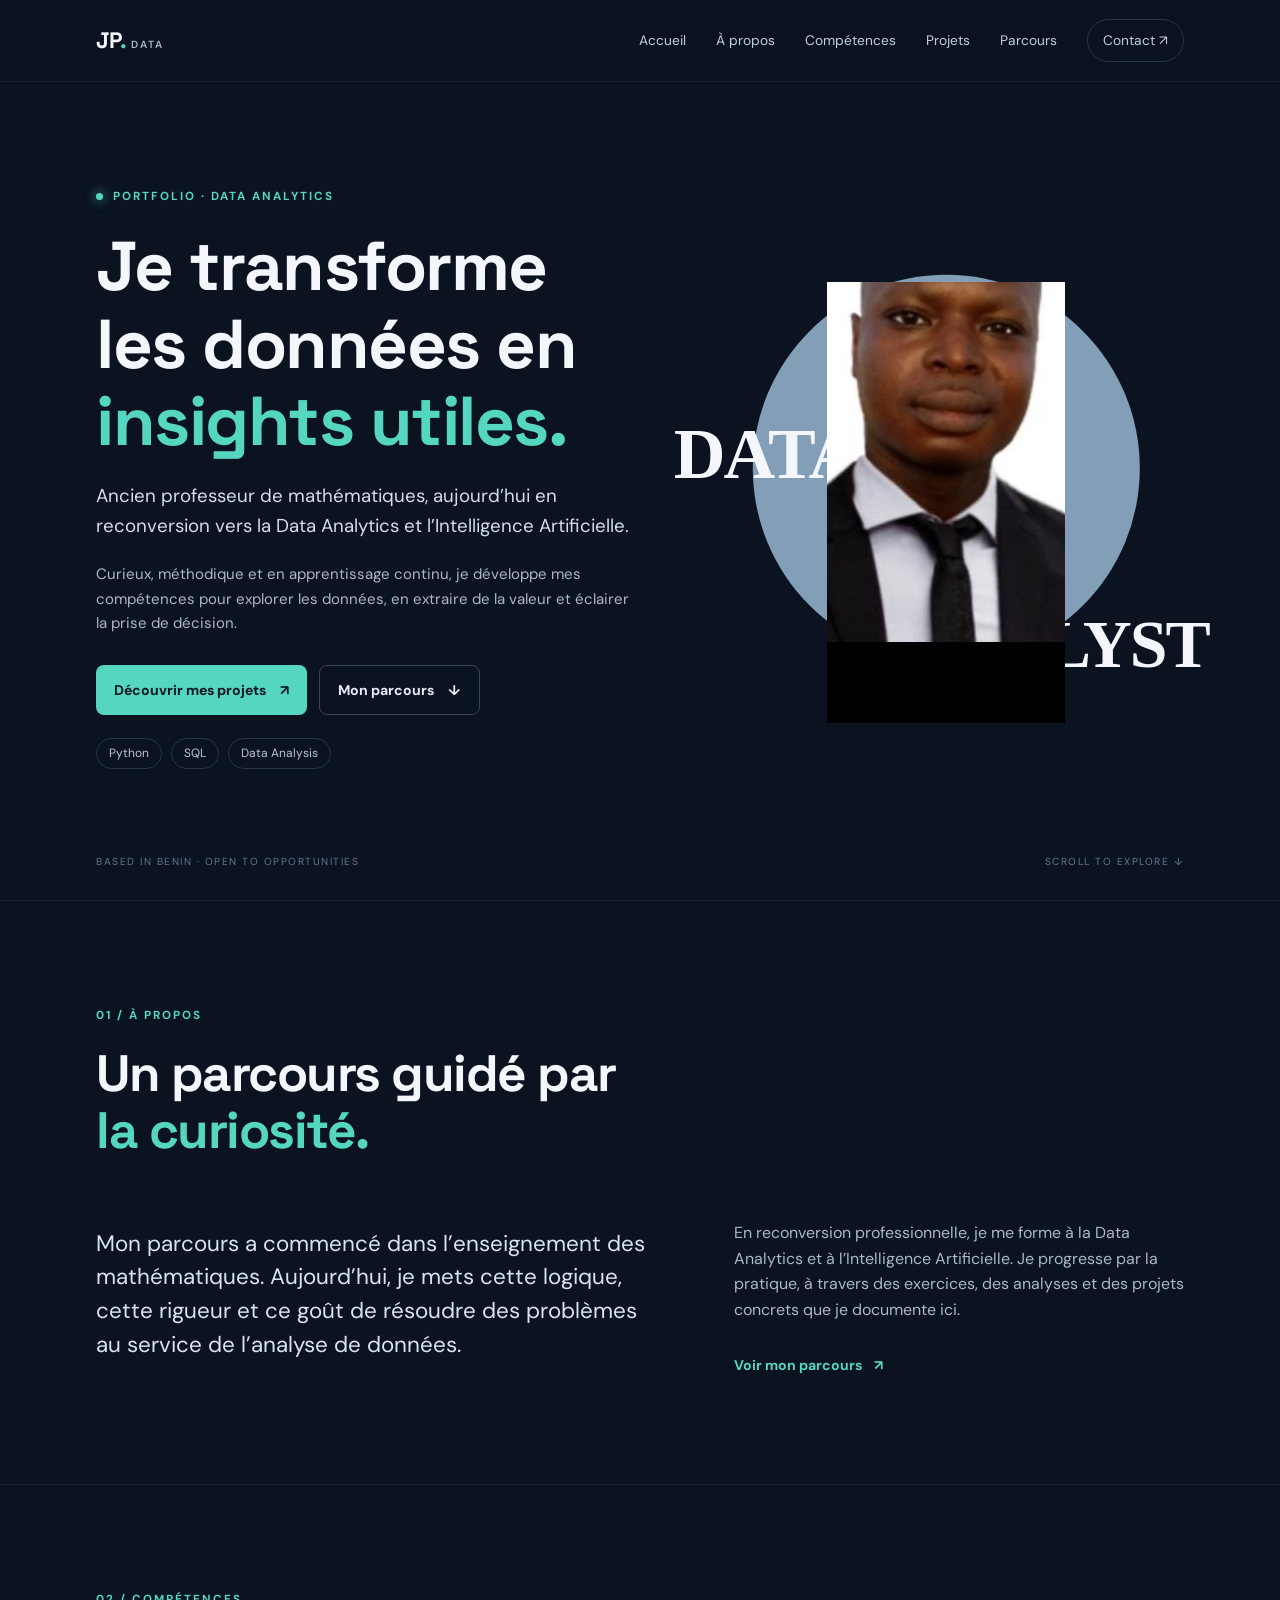
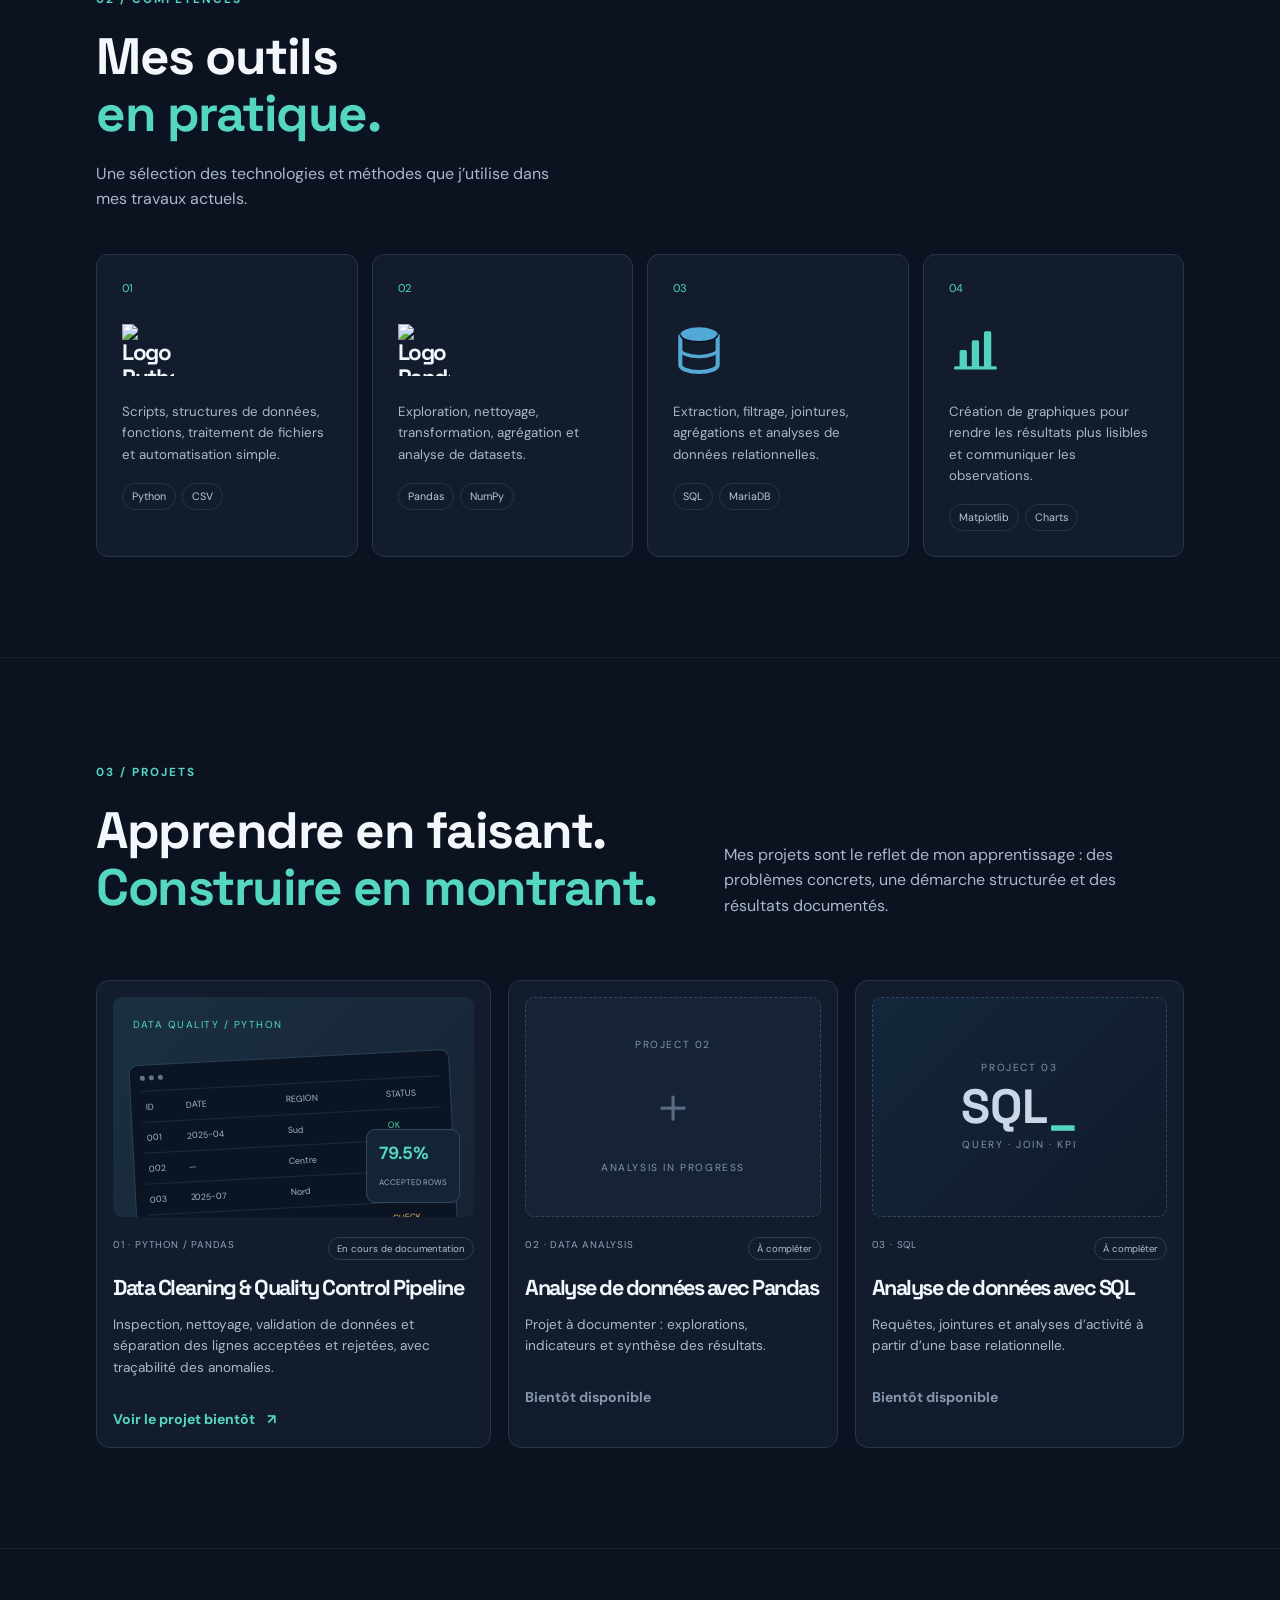
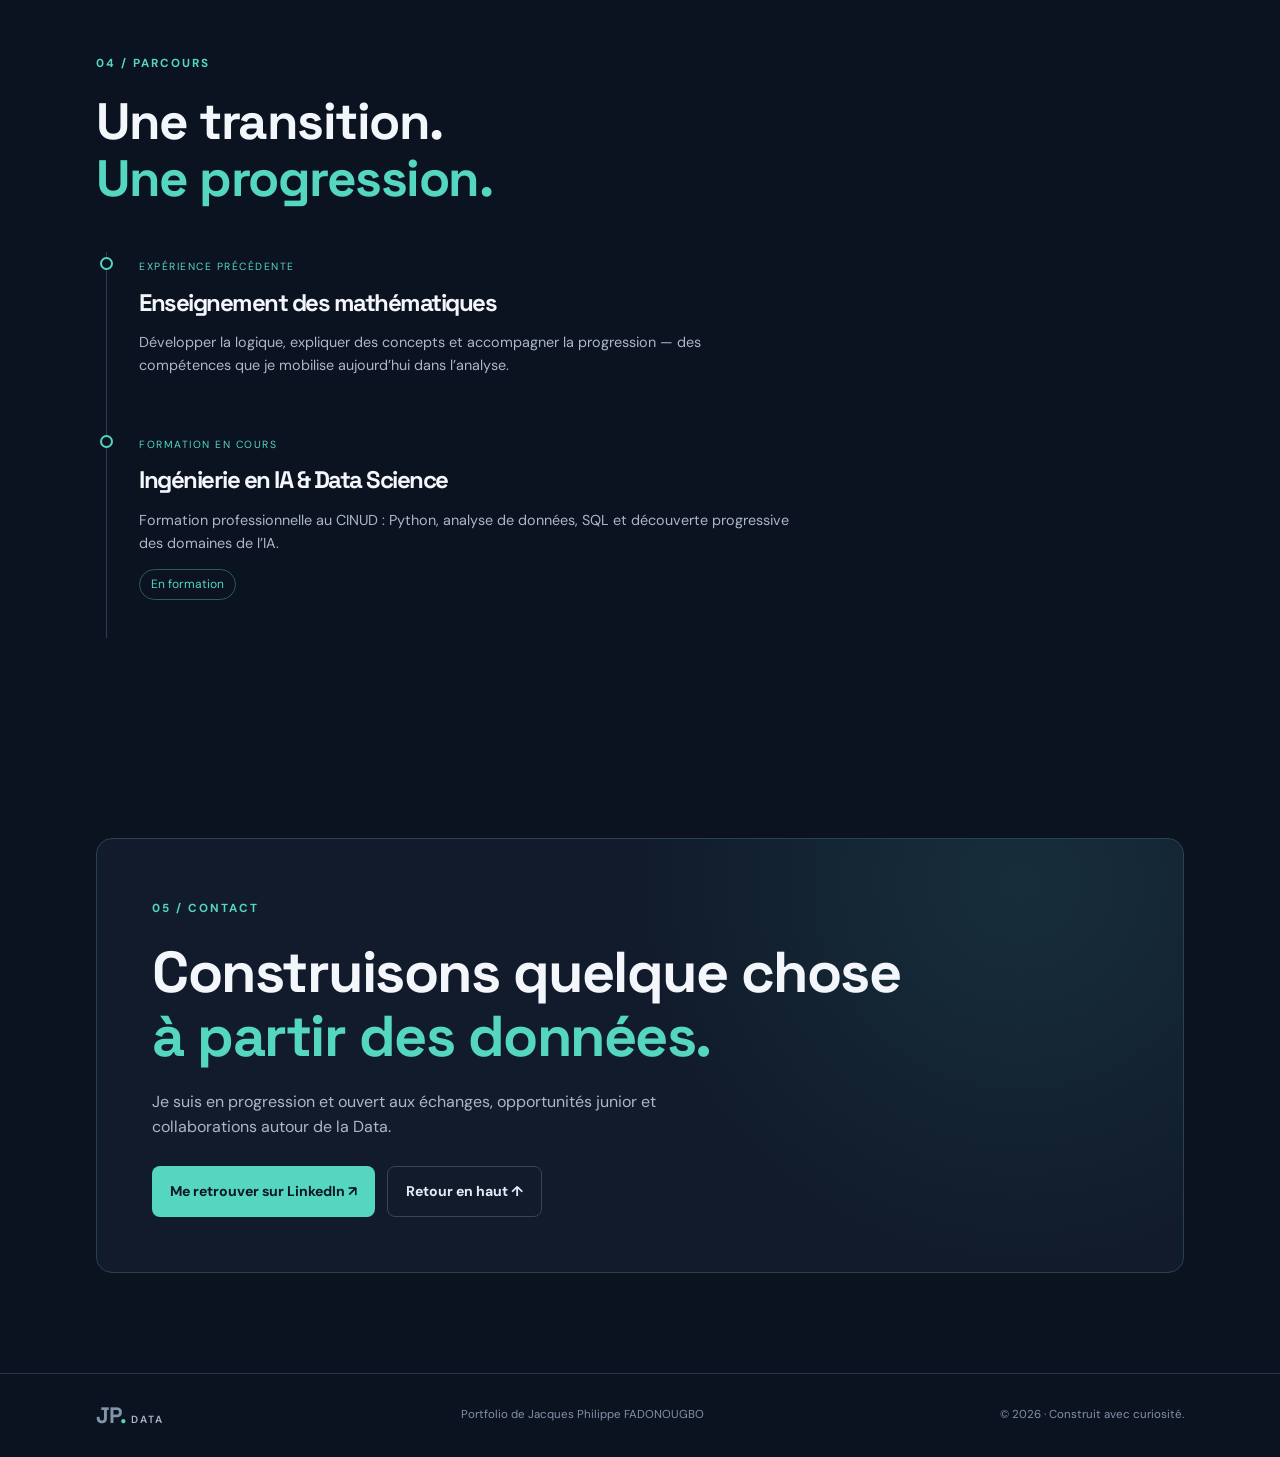
==== commit a5e0f242: "Update index.html" ====
--- a/index.html
+++ b/index.html
@@ -89,14 +89,11 @@
 
         <!-- EMPLACEMENT PHOTO -->
         <div class="portrait-photo">
-
-          <!-- Silhouette provisoire en attendant la photo -->
-          <div class="portrait-placeholder">
-            <div class="portrait-head"></div>
-            <div class="portrait-body"></div>
-          </div>
-
-        </div>
+  <img
+    src="photo-jacques-philippe.jpeg"
+    alt="Portrait professionnel de Jacques Philippe FADONOUGBO"
+    class="portrait-image">
+</div>
 
         <!-- ANALYST -->
         <div class="portrait-word portrait-analyst">ANALYST</div>
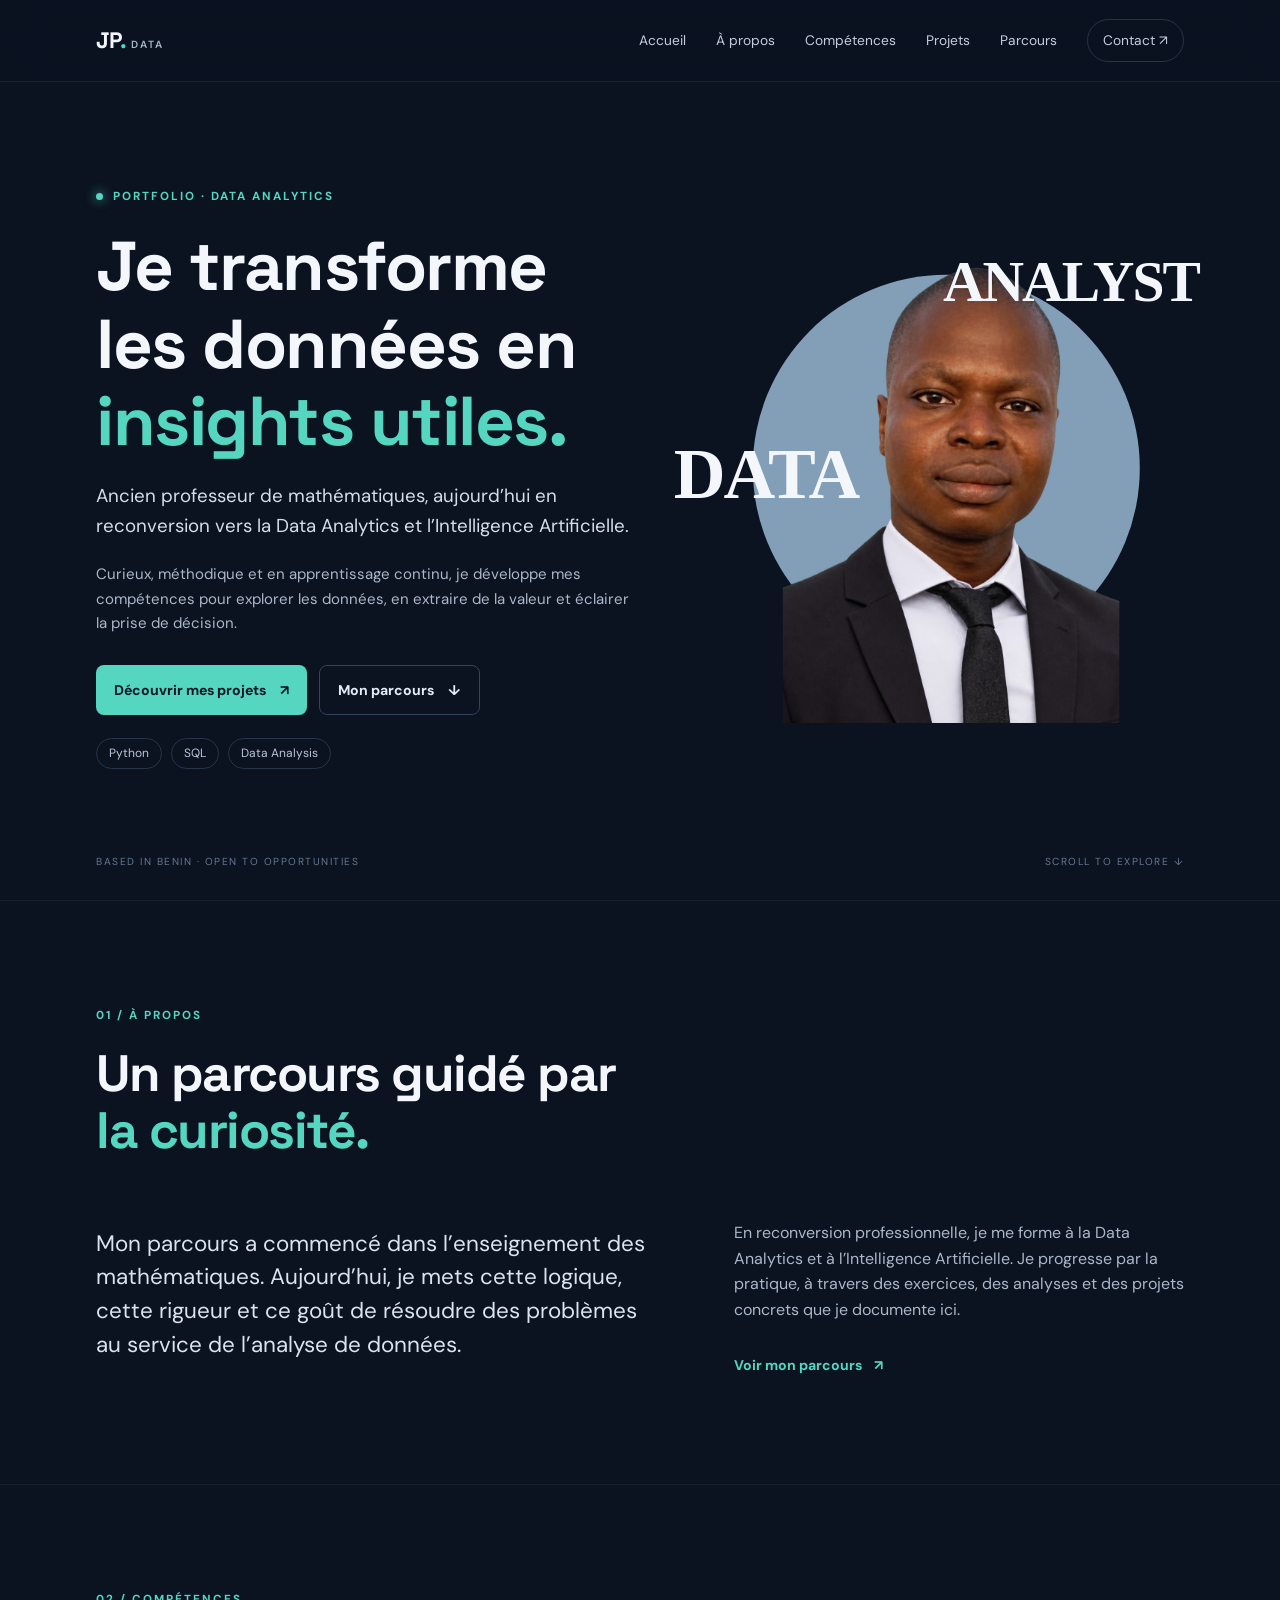
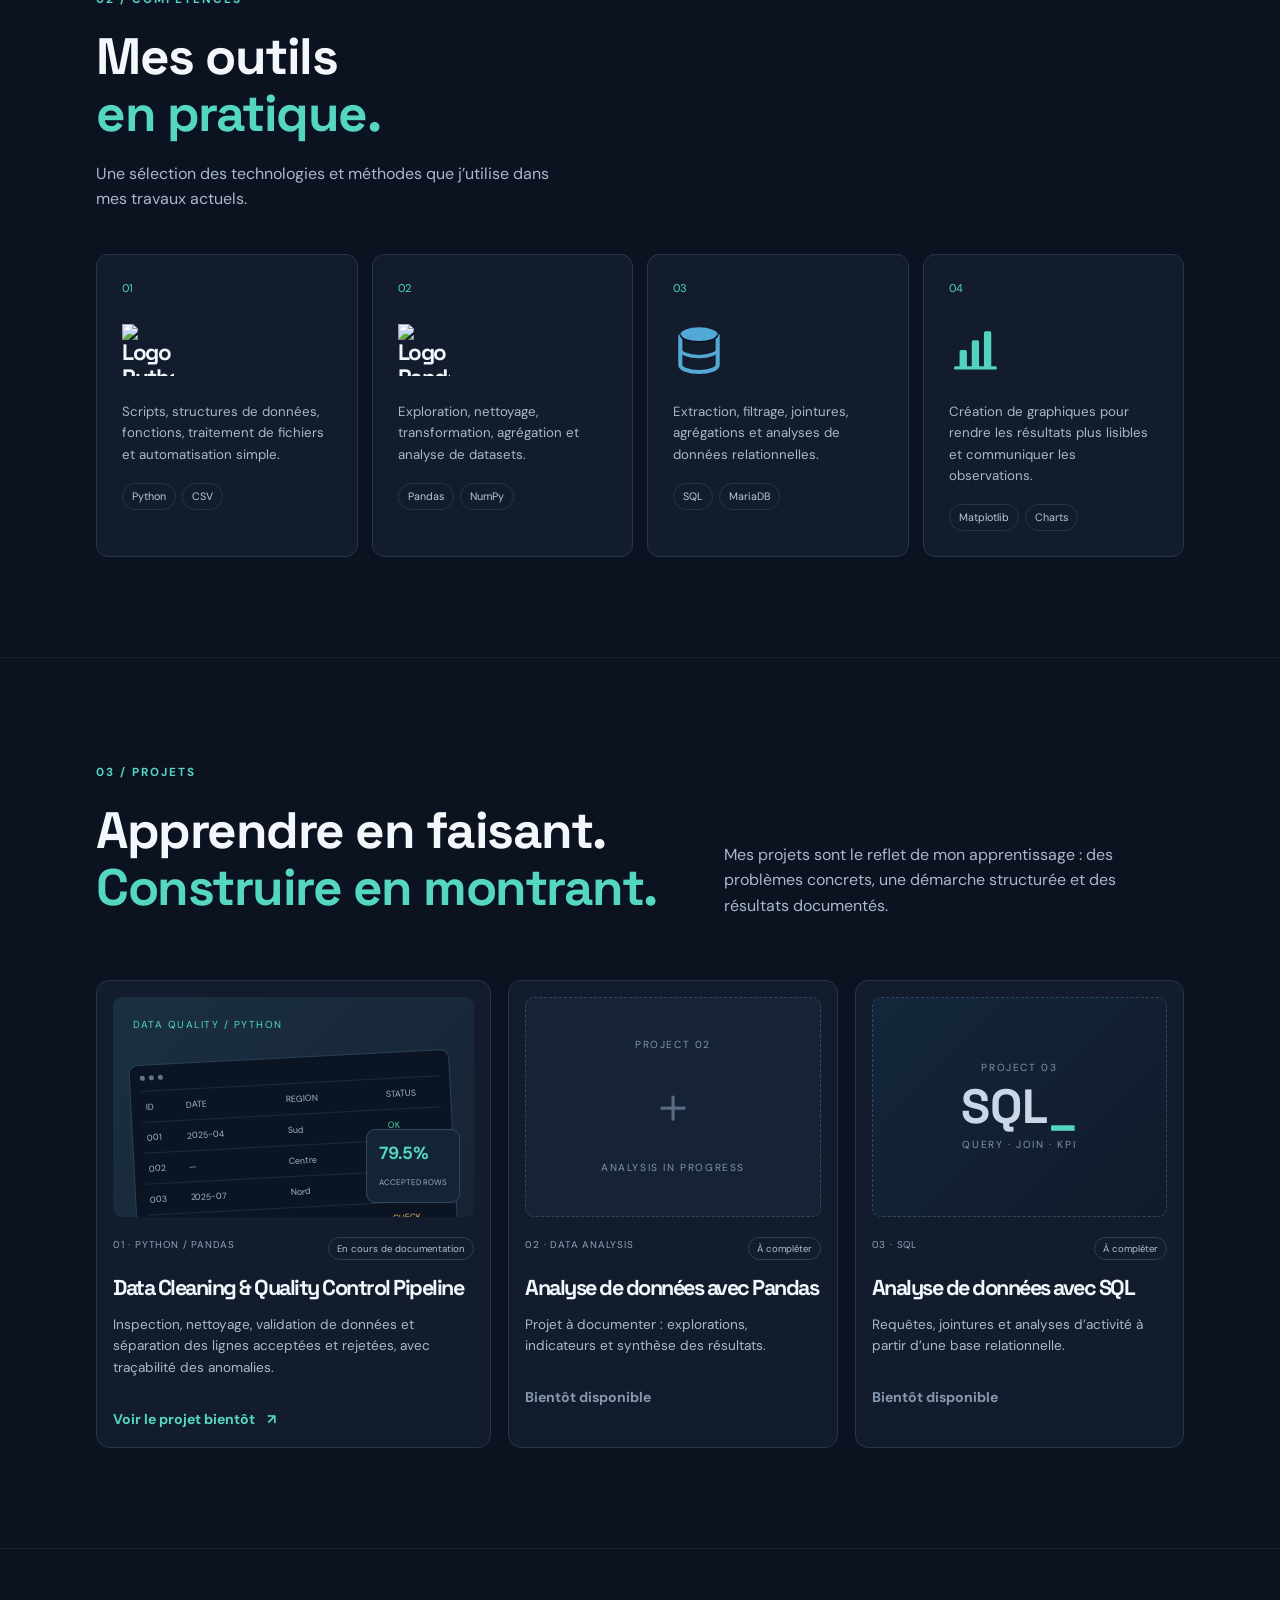
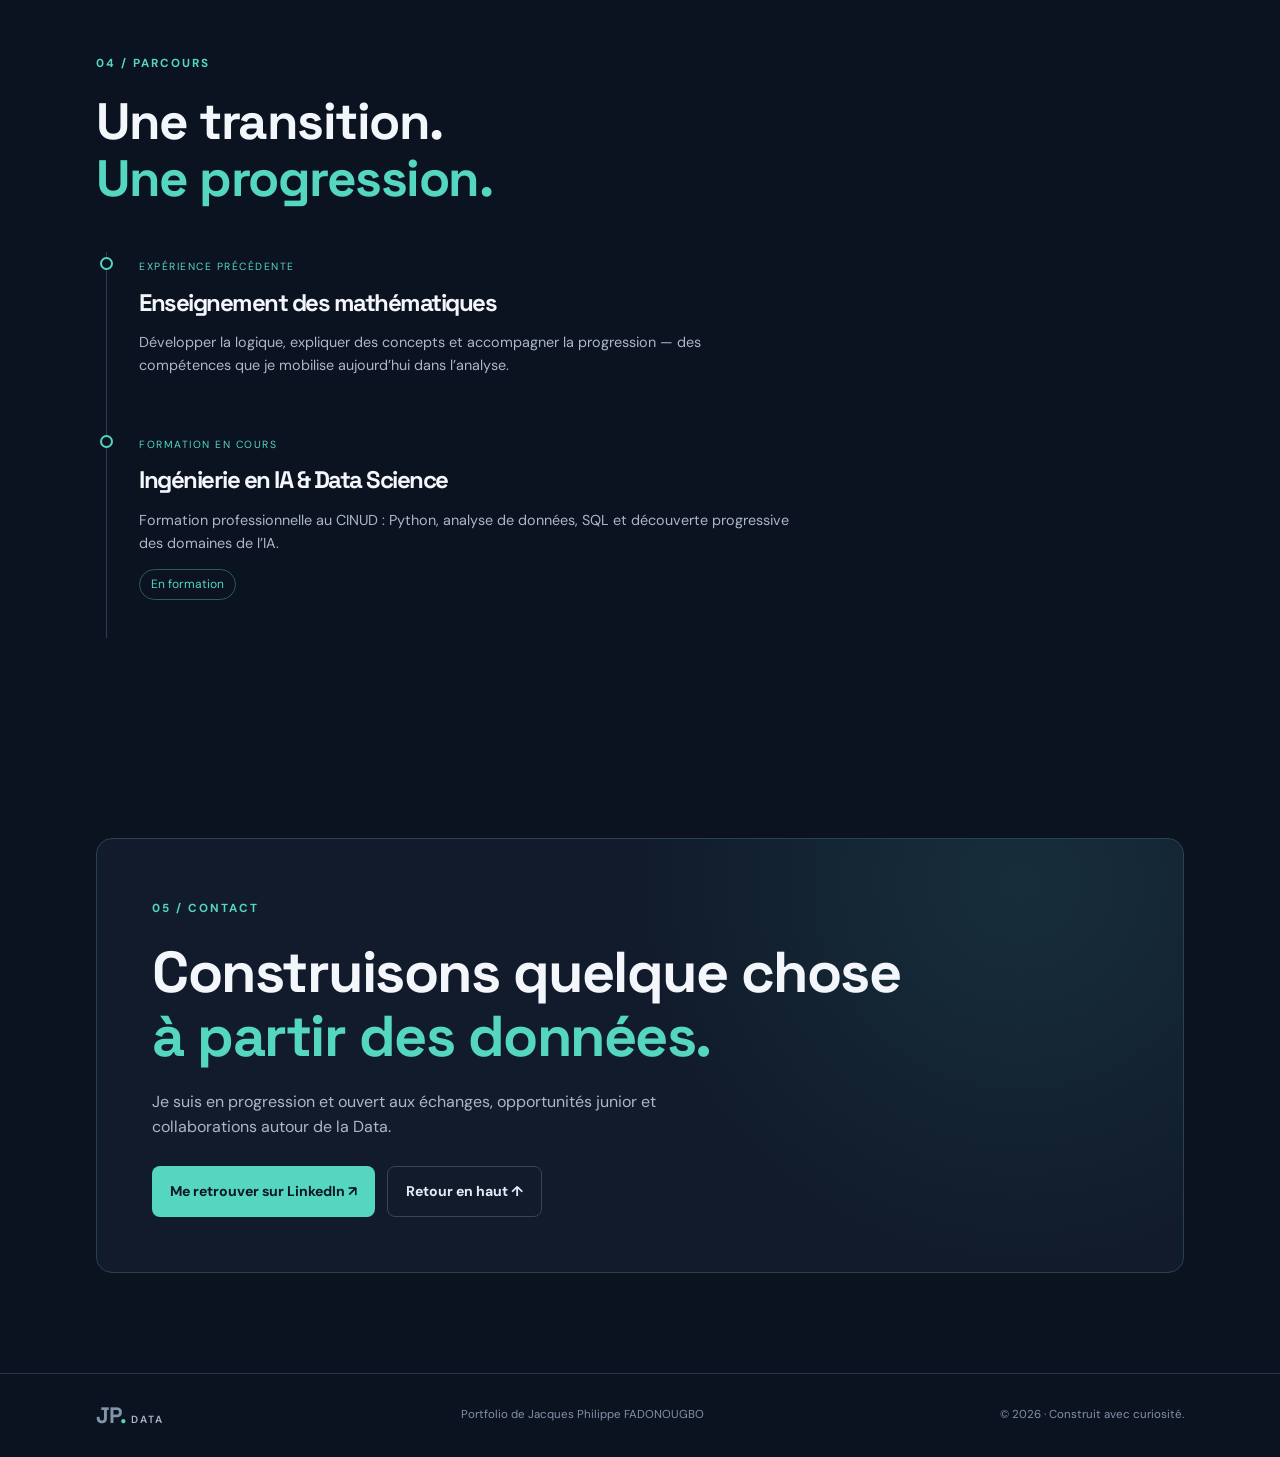
==== commit 0e26a6cd: "Update portrait photo source and alt text" ====
--- a/index.html
+++ b/index.html
@@ -88,10 +88,10 @@
         <div class="portrait-word portrait-data">DATA</div>
 
         <!-- EMPLACEMENT PHOTO -->
-        <div class="portrait-photo">
+       <div class="portrait-photo">
   <img
-    src="photo-jacques-philippe.jpeg"
-    alt="Portrait professionnel de Jacques Philippe FADONOUGBO"
+    src="portrait-jacques.png"
+    alt="Portrait de Jacques Philippe FADONOUGBO"
     class="portrait-image">
 </div>
 
--- a/style.css
+++ b/style.css
@@ -975,3 +975,71 @@
     display: block !important;
     flex: 0 0 52px !important;
 }
+
+/* ==========================================
+   PHOTO PROFESSIONNELLE ET TITRES DU HERO
+========================================== */
+
+/* Photo réelle */
+.hero-portrait .portrait-photo {
+  position: absolute;
+  width: 68%;
+  height: 94%;
+  bottom: 0;
+  left: 53%;
+  transform: translateX(-50%);
+  z-index: 3;
+  overflow: hidden;
+  display: flex;
+  align-items: flex-end;
+  justify-content: center;
+  border-radius: 48% 48% 0 0;
+}
+
+.hero-portrait .portrait-image {
+  display: block;
+  width: 100%;
+  height: 100%;
+  object-fit: cover;
+  object-position: center top;
+}
+
+/* Les mots passent devant la photo */
+.hero-portrait .portrait-word {
+  z-index: 4;
+}
+
+/* ANALYST en haut du portrait */
+.hero-portrait .portrait-analyst {
+  top: 5%;
+  bottom: auto;
+  right: -3%;
+  font-size: clamp(2.8rem, 4.5vw, 5rem);
+}
+
+/* DATA reste à gauche du portrait */
+.hero-portrait .portrait-data {
+  left: -3%;
+  top: 43%;
+}
+
+/* Adaptation mobile */
+@media (max-width: 700px) {
+  .hero-portrait .portrait-photo {
+    width: 70%;
+    height: 90%;
+    left: 50%;
+  }
+
+  .hero-portrait .portrait-analyst {
+    top: 2%;
+    right: 0;
+    font-size: clamp(2.2rem, 9vw, 3.5rem);
+  }
+
+  .hero-portrait .portrait-data {
+    left: 0;
+    top: 43%;
+  }
+}
+
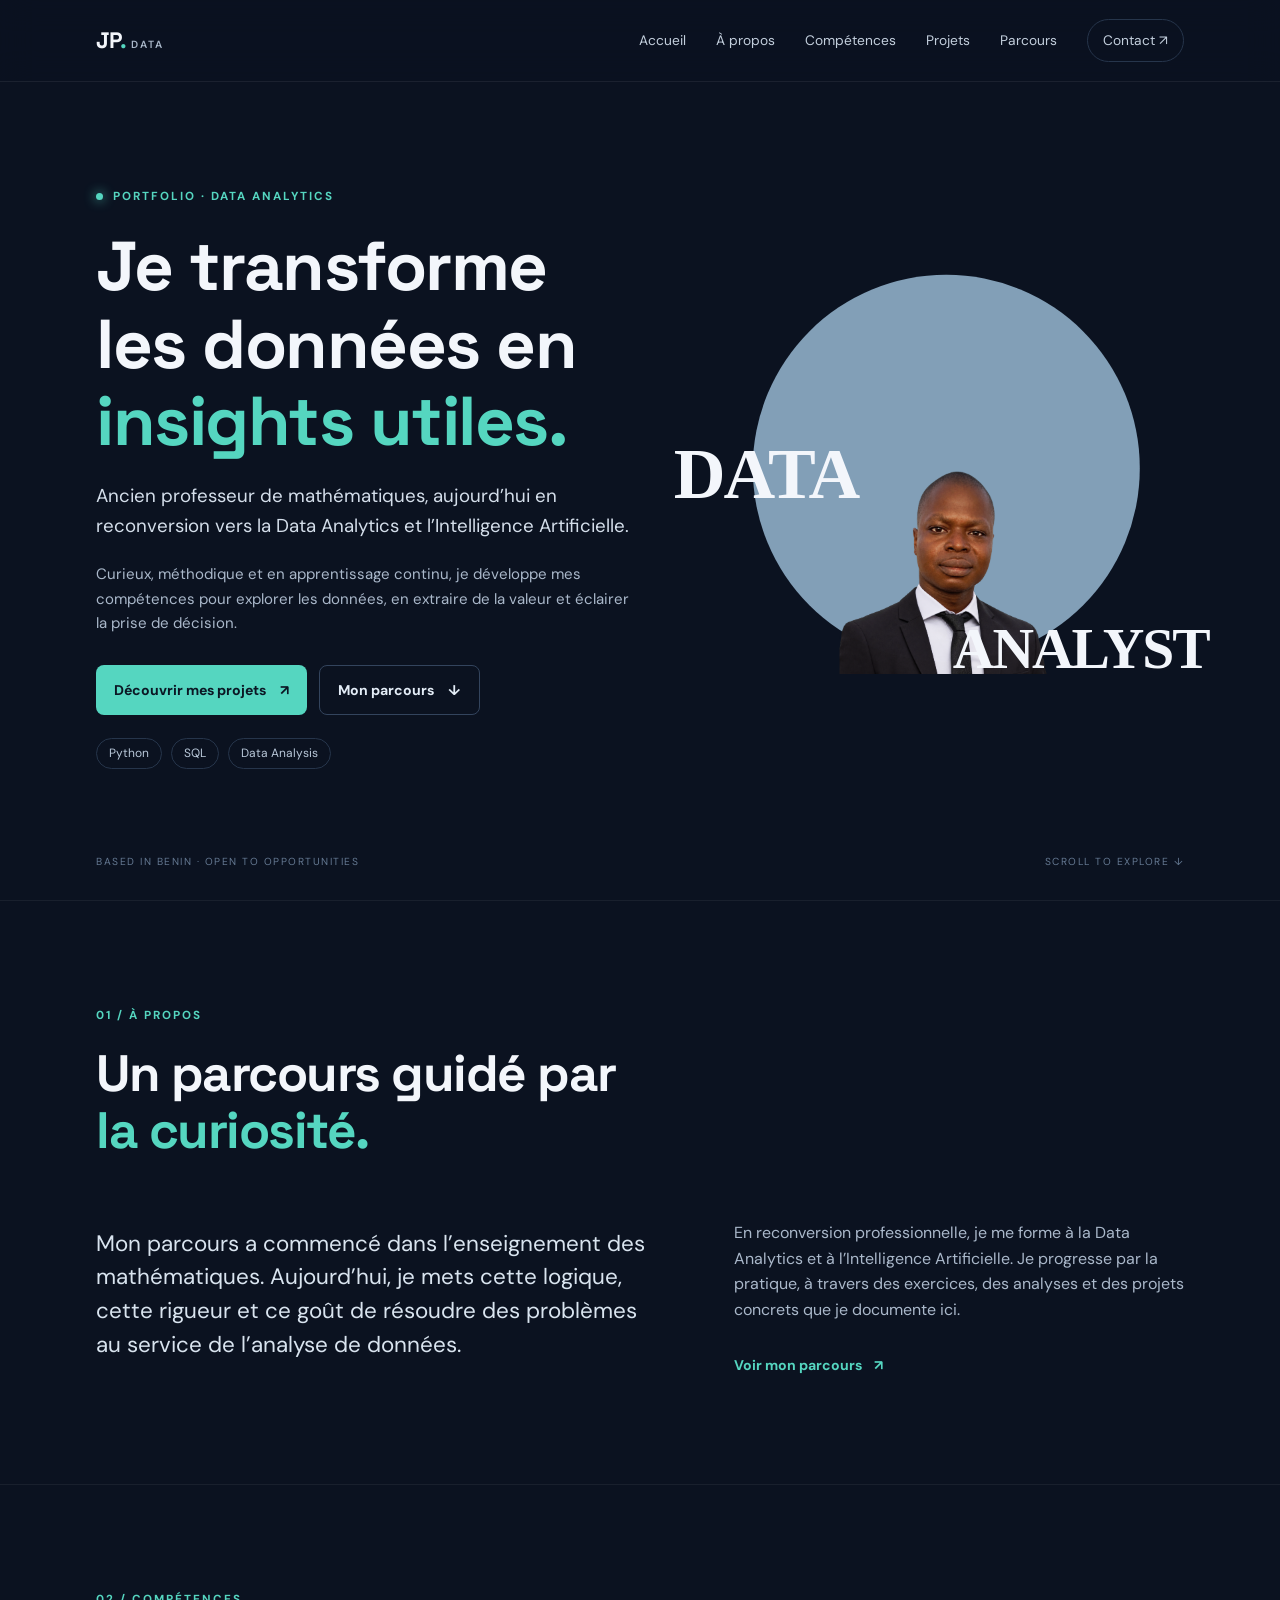
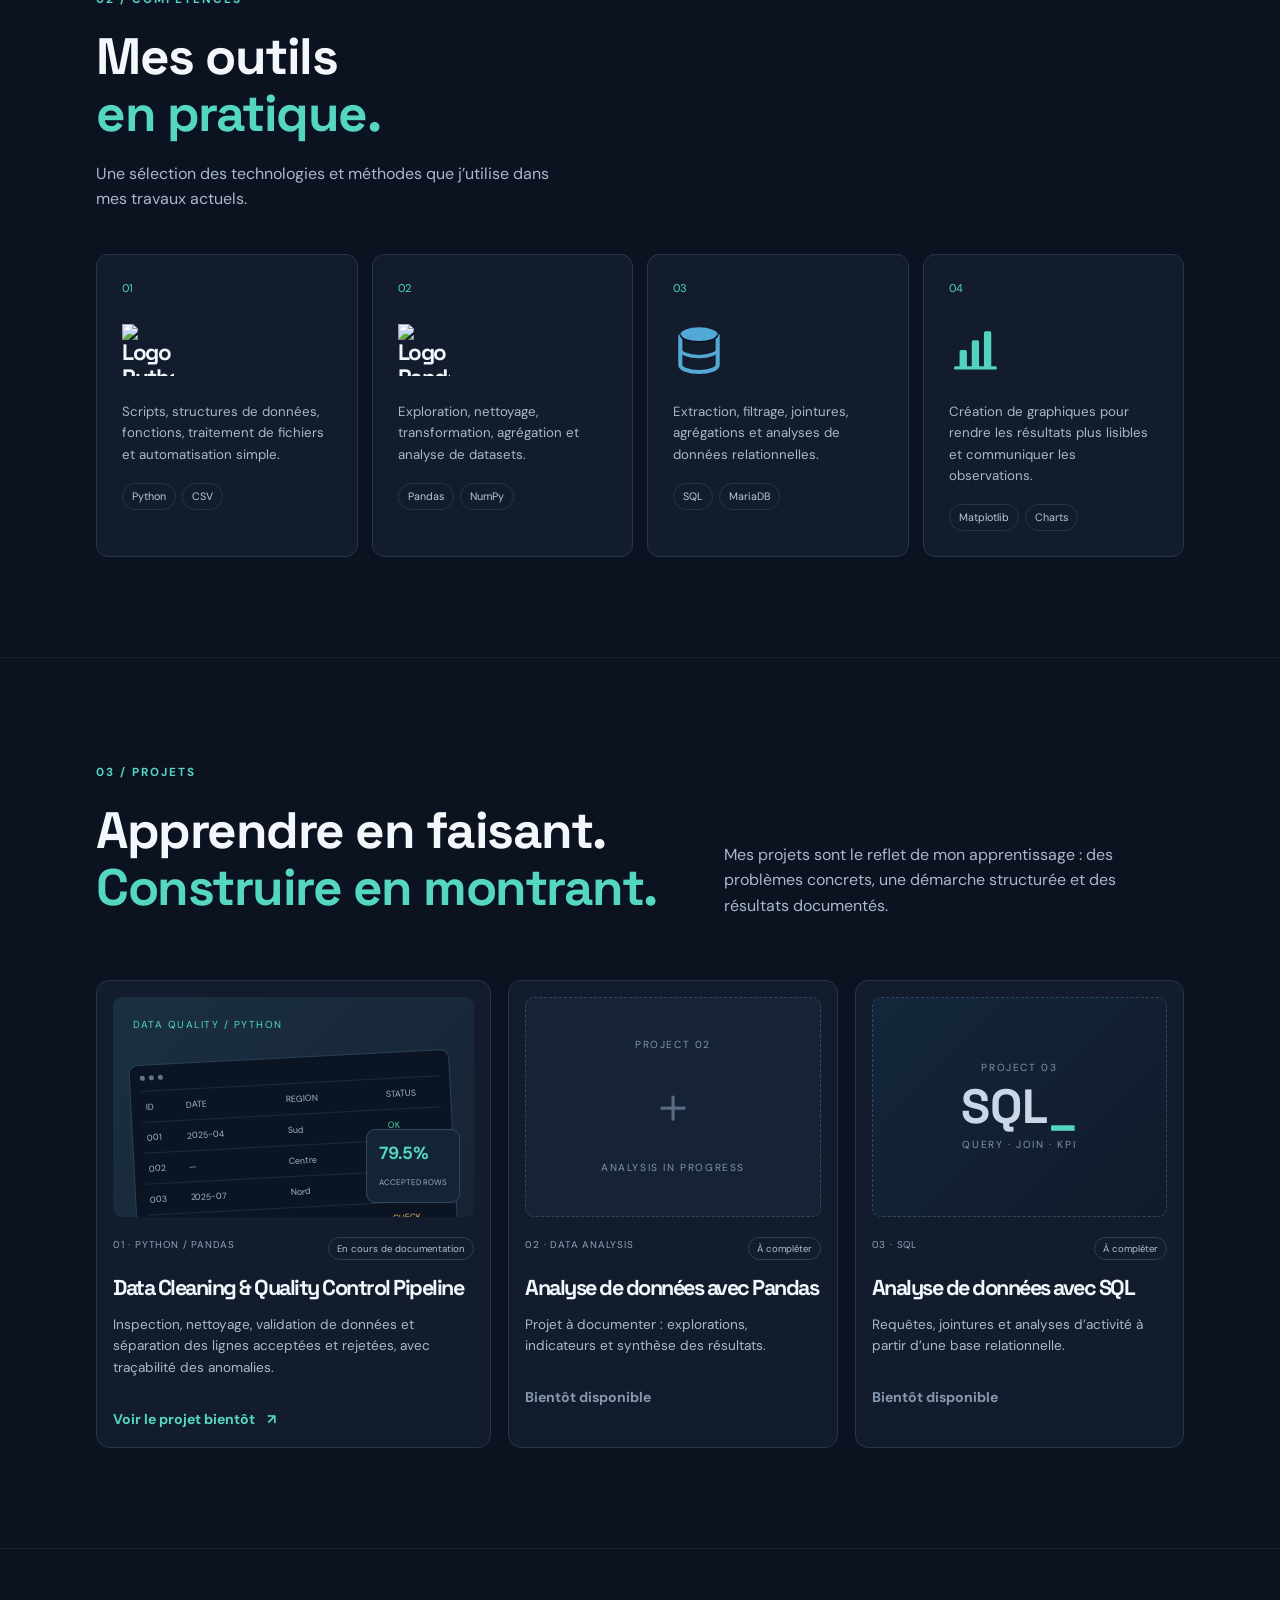
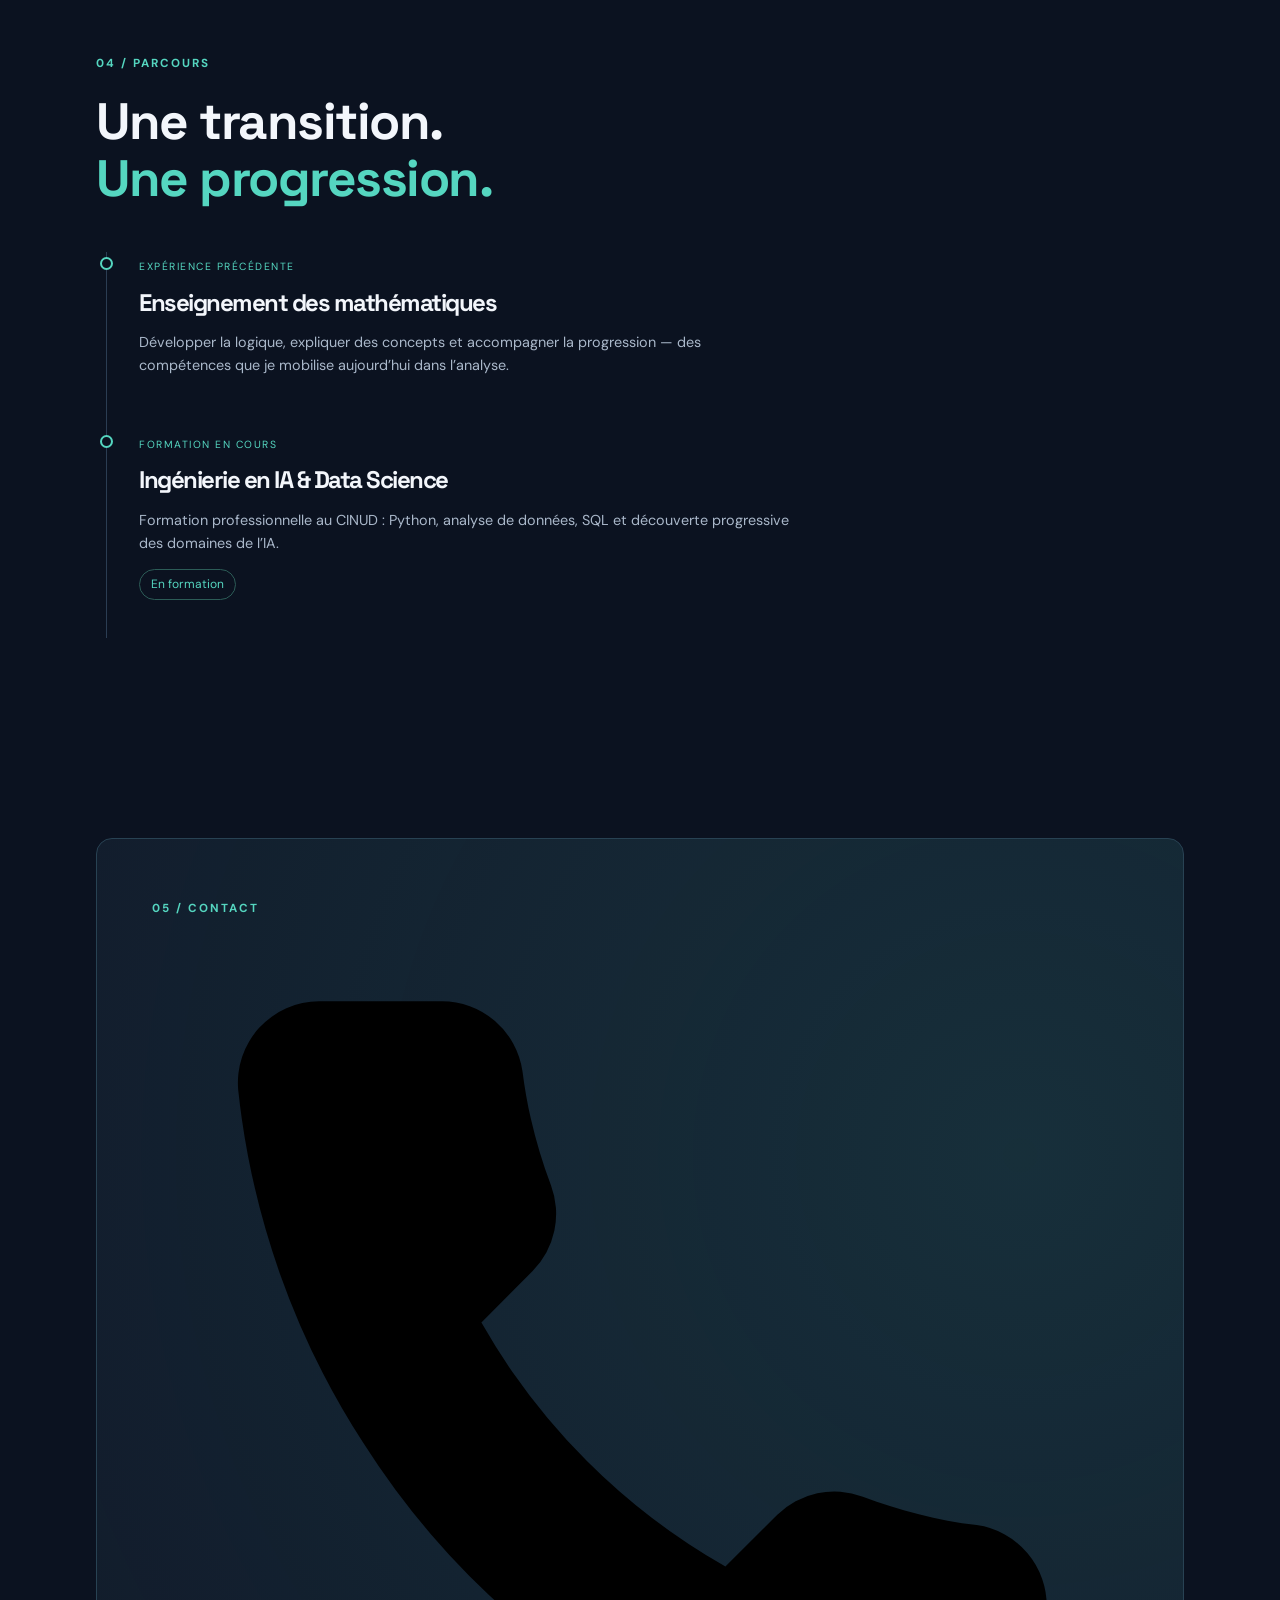
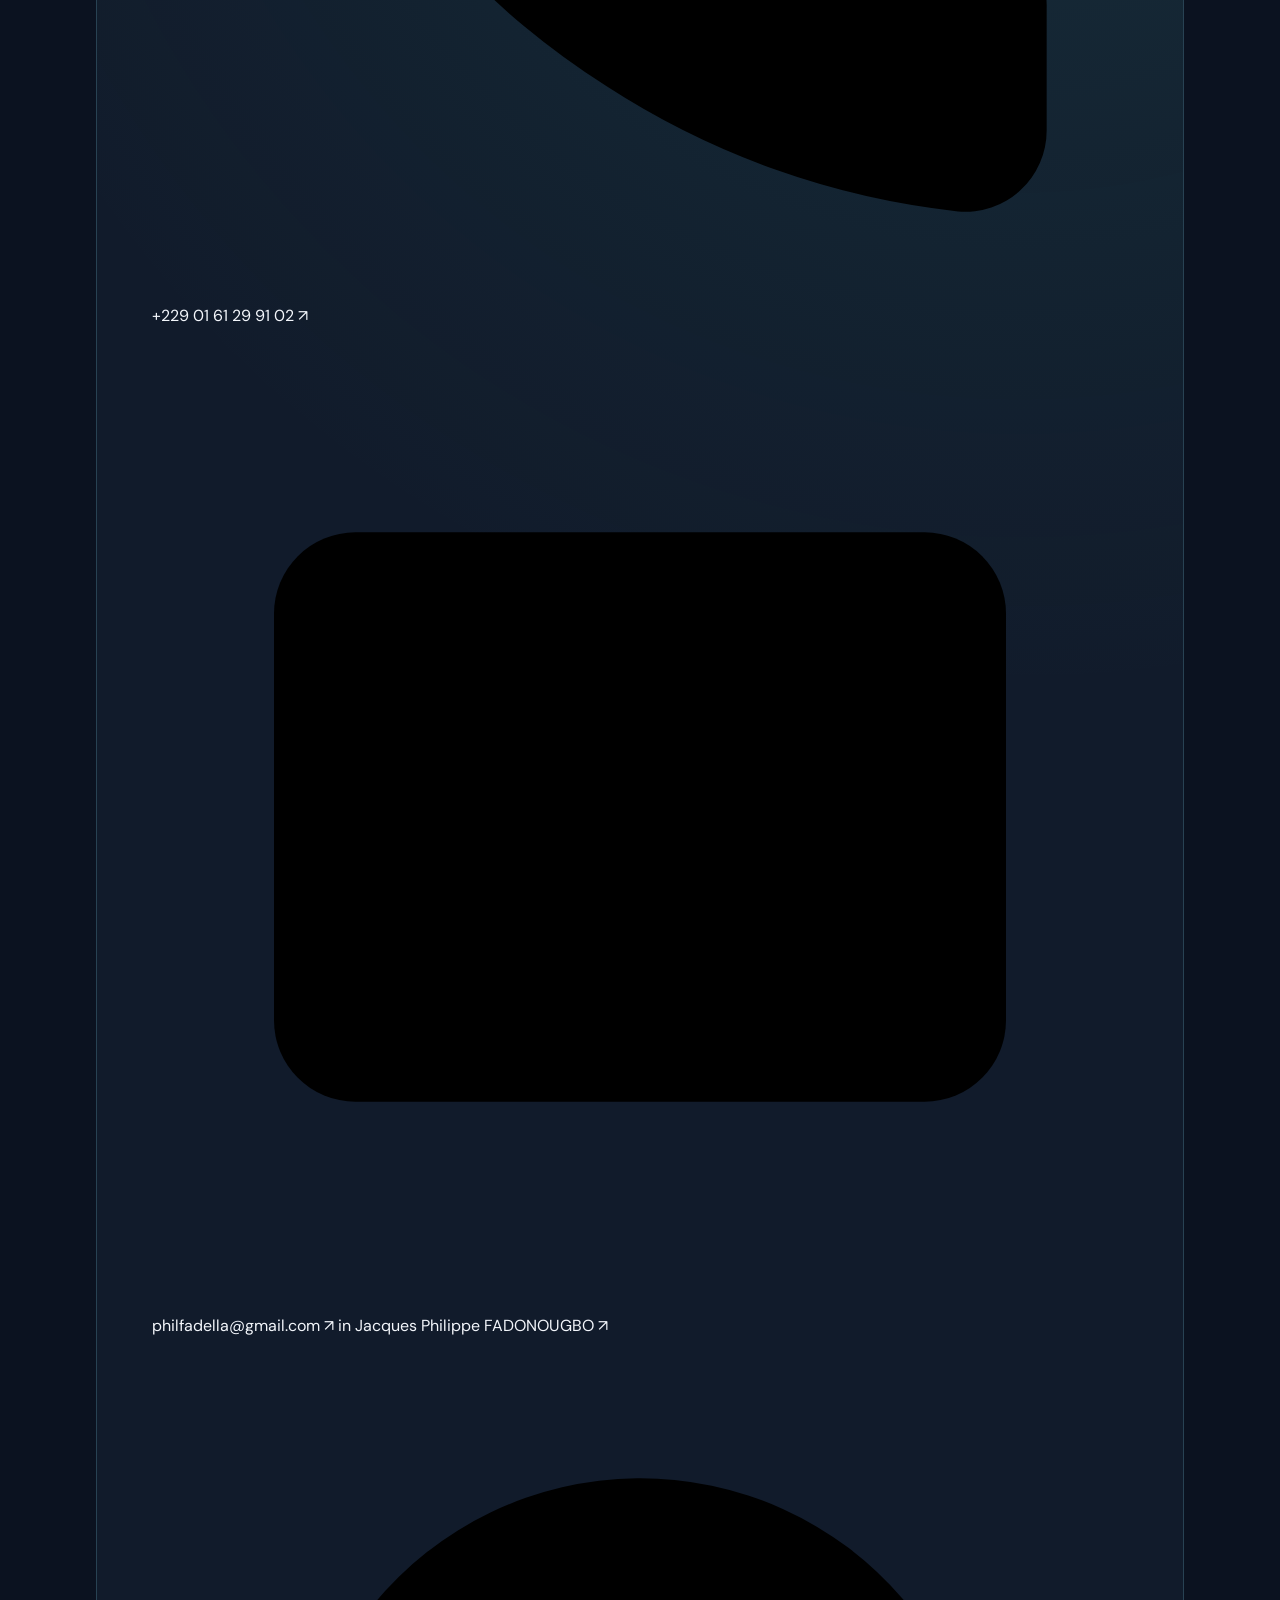
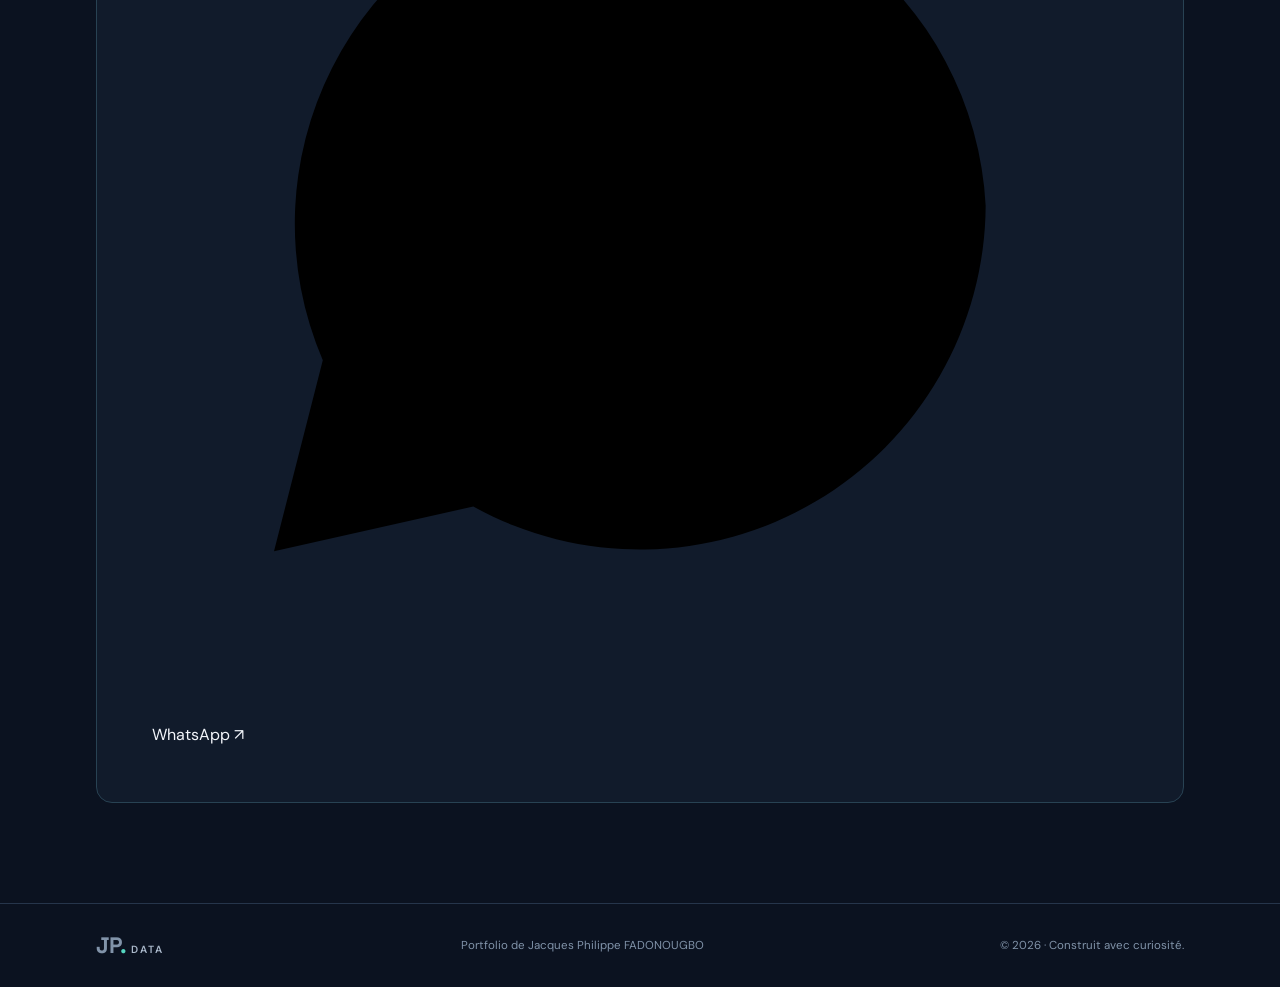
==== commit 93dfb31c: "Refactor contact section in index.html" ====
--- a/index.html
+++ b/index.html
@@ -383,29 +383,79 @@
     </section>
 
     <!-- CONTACT -->
-    <section class="section contact" id="contact">
-
-      <div class="contact-box">
-        <span class="section-index">05 / CONTACT</span>
-
-        <h2>Construisons quelque chose<br><span>à partir des données.</span></h2>
-
-        <p>
-          Je suis en progression et ouvert aux échanges, opportunités junior et collaborations autour de la Data.
-        </p>
-
-        <div class="contact-actions">
-          <a class="btn btn-primary" href="https://www.linkedin.com/in/jacques-fado/" target="_blank" rel="noopener">
-            Me retrouver sur LinkedIn ↗
-          </a>
-
-          <a class="btn btn-quiet" href="#home">
-            Retour en haut ↑
-          </a>
-        </div>
-
-      </div>
-    </section>
+  
+<section class="section contact" id="contact">
+  <div class="contact-box">
+
+    <span class="section-index">05 / CONTACT</span>
+
+    <div class="contact-list">
+
+      <!-- Téléphone -->
+      <a class="contact-item" href="tel:+2290161299102">
+        <span class="contact-icon">
+          <svg viewBox="0 0 24 24" aria-hidden="true">
+            <path d="M22 16.92v3a2 2 0 0 1-2.18 2
+            19.8 19.8 0 0 1-8.63-3.07
+            19.5 19.5 0 0 1-6-6
+            19.8 19.8 0 0 1-3.07-8.67
+            A2 2 0 0 1 4.11 2h3
+            a2 2 0 0 1 2 1.72
+            c.12.96.36 1.9.7 2.8
+            a2 2 0 0 1-.45 2.11L8.1 9.9
+            a16 16 0 0 0 6 6l1.27-1.27
+            a2 2 0 0 1 2.11-.45
+            c.9.34 1.84.58 2.8.7
+            A2 2 0 0 1 22 16.92Z"/>
+          </svg>
+        </span>
+        <span class="contact-label">+229 01 61 29 91 02</span>
+        <span class="contact-arrow">↗</span>
+      </a>
+
+      <!-- E-mail -->
+      <a class="contact-item" href="mailto:philfadella@gmail.com">
+        <span class="contact-icon">
+          <svg viewBox="0 0 24 24" aria-hidden="true">
+            <rect x="3" y="5" width="18" height="14" rx="2"/>
+            <path d="m3 7 9 6 9-6"/>
+          </svg>
+        </span>
+        <span class="contact-label">philfadella@gmail.com</span>
+        <span class="contact-arrow">↗</span>
+      </a>
+
+      <!-- LinkedIn -->
+      <a class="contact-item" href="https://www.linkedin.com/in/jacques-fado/"
+         target="_blank" rel="noopener noreferrer">
+        <span class="contact-icon linkedin-icon">in</span>
+        <span class="contact-label">Jacques Philippe FADONOUGBO</span>
+        <span class="contact-arrow">↗</span>
+      </a>
+
+      <!-- WhatsApp -->
+      <a class="contact-item"
+         href="https://wa.me/22961299102"
+         target="_blank" rel="noopener noreferrer">
+        <span class="contact-icon">
+          <svg viewBox="0 0 24 24" aria-hidden="true">
+            <path d="M20.5 11.5a8.5 8.5 0 0 1-12.6 7.4L3 20l1.2-4.7
+            A8.5 8.5 0 1 1 20.5 11.5Z"/>
+            <path d="M8.5 8.5c.5 2.5 2.5 4.5 5 5l1-1
+            c.3-.3.7-.3 1 0l1.2.8
+            c.4.3.4.8.1 1.2-.6.8-1.5 1.2-2.5 1
+            -3.5-.7-6.2-3.4-6.9-6.9
+            -.2-1 .2-1.9 1-2.5.4-.3.9-.3 1.2.1l.8 1.2
+            c.3.3.3.7 0 1Z"/>
+          </svg>
+        </span>
+        <span class="contact-label">WhatsApp</span>
+        <span class="contact-arrow">↗</span>
+      </a>
+
+    </div>
+  </div>
+</section>
 
   </main>
 
--- a/style.css
+++ b/style.css
@@ -1043,3 +1043,186 @@
   }
 }
 
+/* ==========================================
+   PORTRAIT FINAL - PHOTO DETOUREE
+========================================== */
+
+.hero-visual.hero-portrait .portrait-photo {
+  position: absolute;
+  width: 68%;
+  height: 94%;
+  left: 53%;
+  bottom: 0;
+  transform: translateX(-50%);
+  display: flex;
+  align-items: flex-end;
+  justify-content: center;
+  overflow: visible;
+  z-index: 3;
+  background: transparent;
+  border-radius: 0;
+}
+
+.hero-visual.hero-portrait .portrait-image {
+  display: block;
+  width: 100%;
+  height: 100%;
+  object-fit: contain;
+  object-position: center bottom;
+}
+
+/* DATA à gauche */
+.hero-visual.hero-portrait .portrait-data {
+  left: -3%;
+  top: 43%;
+  z-index: 4;
+}
+
+/* ANALYST en bas à droite */
+.hero-visual.hero-portrait .portrait-analyst {
+  top: auto;
+  bottom: 10%;
+  right: -5%;
+  z-index: 4;
+}
+
+/* Adaptation mobile */
+@media (max-width: 700px) {
+  .hero-visual.hero-portrait .portrait-photo {
+    width: 75%;
+    height: 90%;
+    left: 50%;
+  }
+
+  .hero-visual.hero-portrait .portrait-data {
+    left: 0;
+    top: 43%;
+  }
+
+  .hero-visual.hero-portrait .portrait-analyst {
+    top: auto;
+    bottom: 5%;
+    right: 0;
+    font-size: clamp(2.2rem, 9vw, 3.5rem);
+  }
+}
+
+/* ==========================================
+   AJUSTEMENT FINAL DU PORTRAIT ET DES TEXTES
+========================================== */
+
+/* Réduire la photo pour mieux respecter le cercle */
+.hero-visual.hero-portrait .portrait-photo {
+  width: 55% !important;
+  height: 82% !important;
+  left: 52% !important;
+  bottom: 0 !important;
+  top: auto !important;
+  overflow: visible !important;
+  z-index: 3 !important;
+}
+
+.hero-visual.hero-portrait .portrait-image {
+  width: 100% !important;
+  height: 100% !important;
+  object-fit: contain !important;
+  object-position: center bottom !important;
+}
+
+/* DATA reste à gauche */
+.hero-visual.hero-portrait .portrait-data {
+  top: 43% !important;
+  left: -3% !important;
+  z-index: 4 !important;
+}
+
+/* ANALYST revient en bas à droite */
+.hero-visual.hero-portrait .portrait-analyst {
+  position: absolute !important;
+  top: auto !important;
+  bottom: 10% !important;
+  right: -5% !important;
+  z-index: 4 !important;
+}
+
+/* Adaptation mobile */
+@media (max-width: 700px) {
+  .hero-visual.hero-portrait .portrait-photo {
+    width: 62% !important;
+    height: 78% !important;
+    left: 50% !important;
+  }
+
+  .hero-visual.hero-portrait .portrait-data {
+    left: 0 !important;
+    top: 43% !important;
+  }
+
+  .hero-visual.hero-portrait .portrait-analyst {
+    top: auto !important;
+    bottom: 5% !important;
+    right: 0 !important;
+    font-size: clamp(2.2rem, 9vw, 3.5rem) !important;
+  }
+}
+
+
+/* ==========================================
+   PORTRAIT ENTIER DANS LE CERCLE BLEU-GRIS
+========================================== */
+
+.hero-visual.hero-portrait .portrait-photo {
+  width: 43% !important;
+  height: 70% !important;
+  left: 52% !important;
+  bottom: 10% !important;
+  top: auto !important;
+  transform: translateX(-50%) !important;
+  overflow: visible !important;
+  z-index: 3 !important;
+  background: transparent !important;
+}
+
+.hero-visual.hero-portrait .portrait-image {
+  display: block !important;
+  width: 100% !important;
+  height: 100% !important;
+  object-fit: contain !important;
+  object-position: center bottom !important;
+}
+
+/* DATA à gauche du cercle */
+.hero-visual.hero-portrait .portrait-data {
+  left: -3% !important;
+  top: 43% !important;
+  z-index: 4 !important;
+}
+
+/* ANALYST en bas à droite */
+.hero-visual.hero-portrait .portrait-analyst {
+  top: auto !important;
+  bottom: 10% !important;
+  right: -5% !important;
+  z-index: 4 !important;
+}
+
+/* Adaptation mobile */
+@media (max-width: 700px) {
+  .hero-visual.hero-portrait .portrait-photo {
+    width: 48% !important;
+    height: 66% !important;
+    left: 50% !important;
+    bottom: 12% !important;
+  }
+
+  .hero-visual.hero-portrait .portrait-data {
+    left: 0 !important;
+    top: 43% !important;
+  }
+
+  .hero-visual.hero-portrait .portrait-analyst {
+    top: auto !important;
+    bottom: 5% !important;
+    right: 0 !important;
+  }
+}
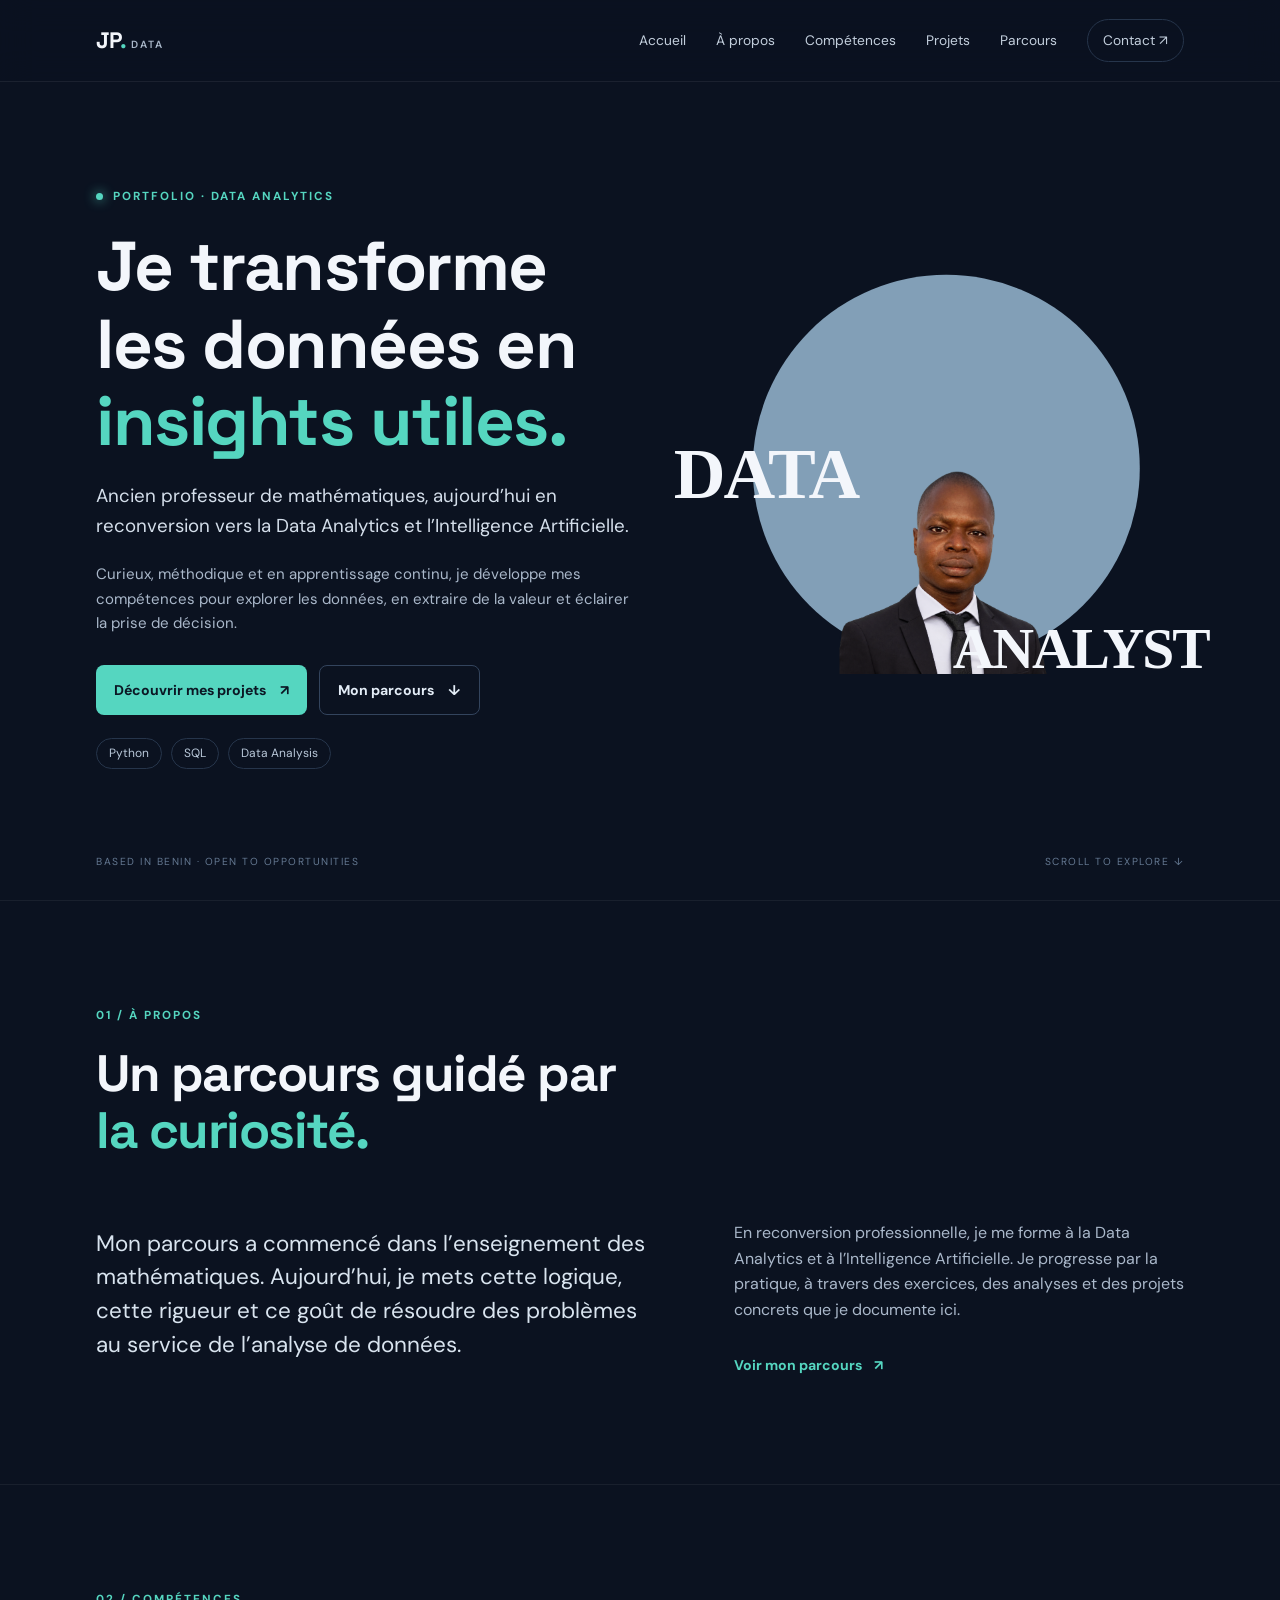
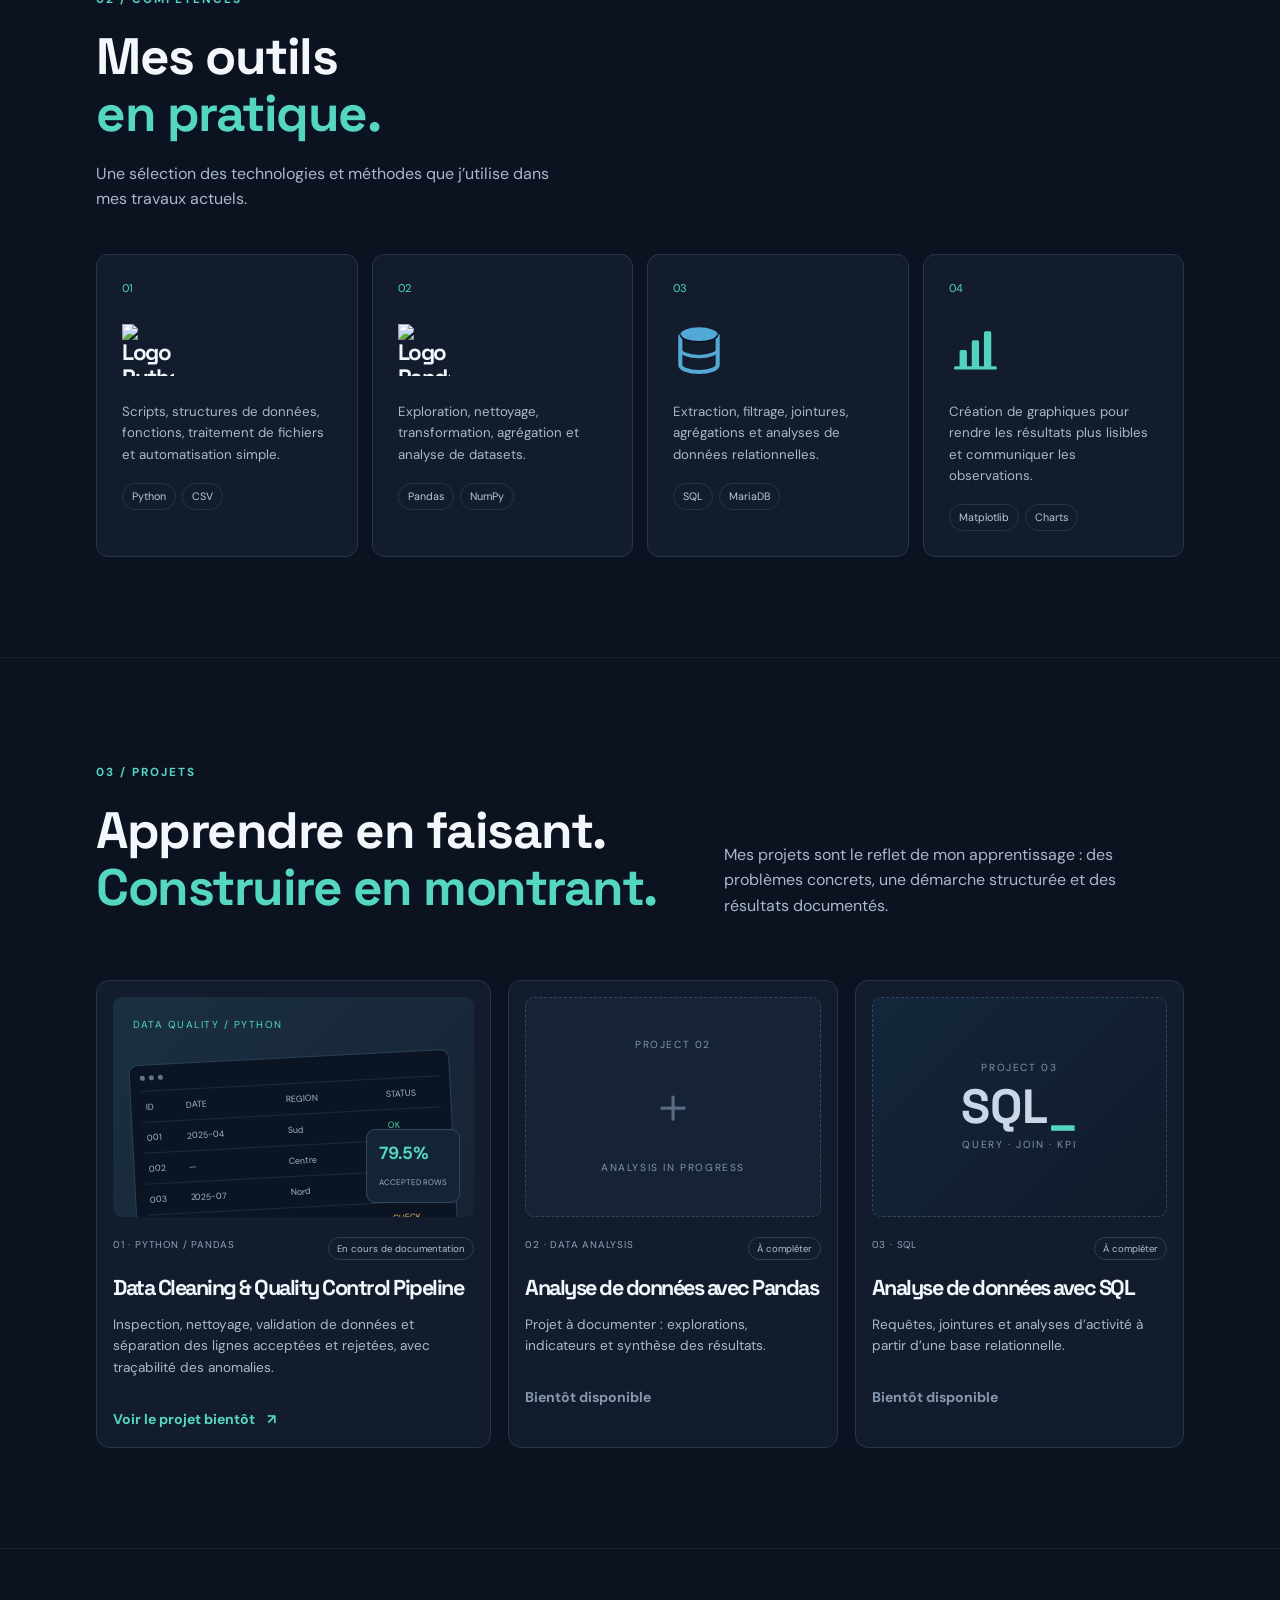
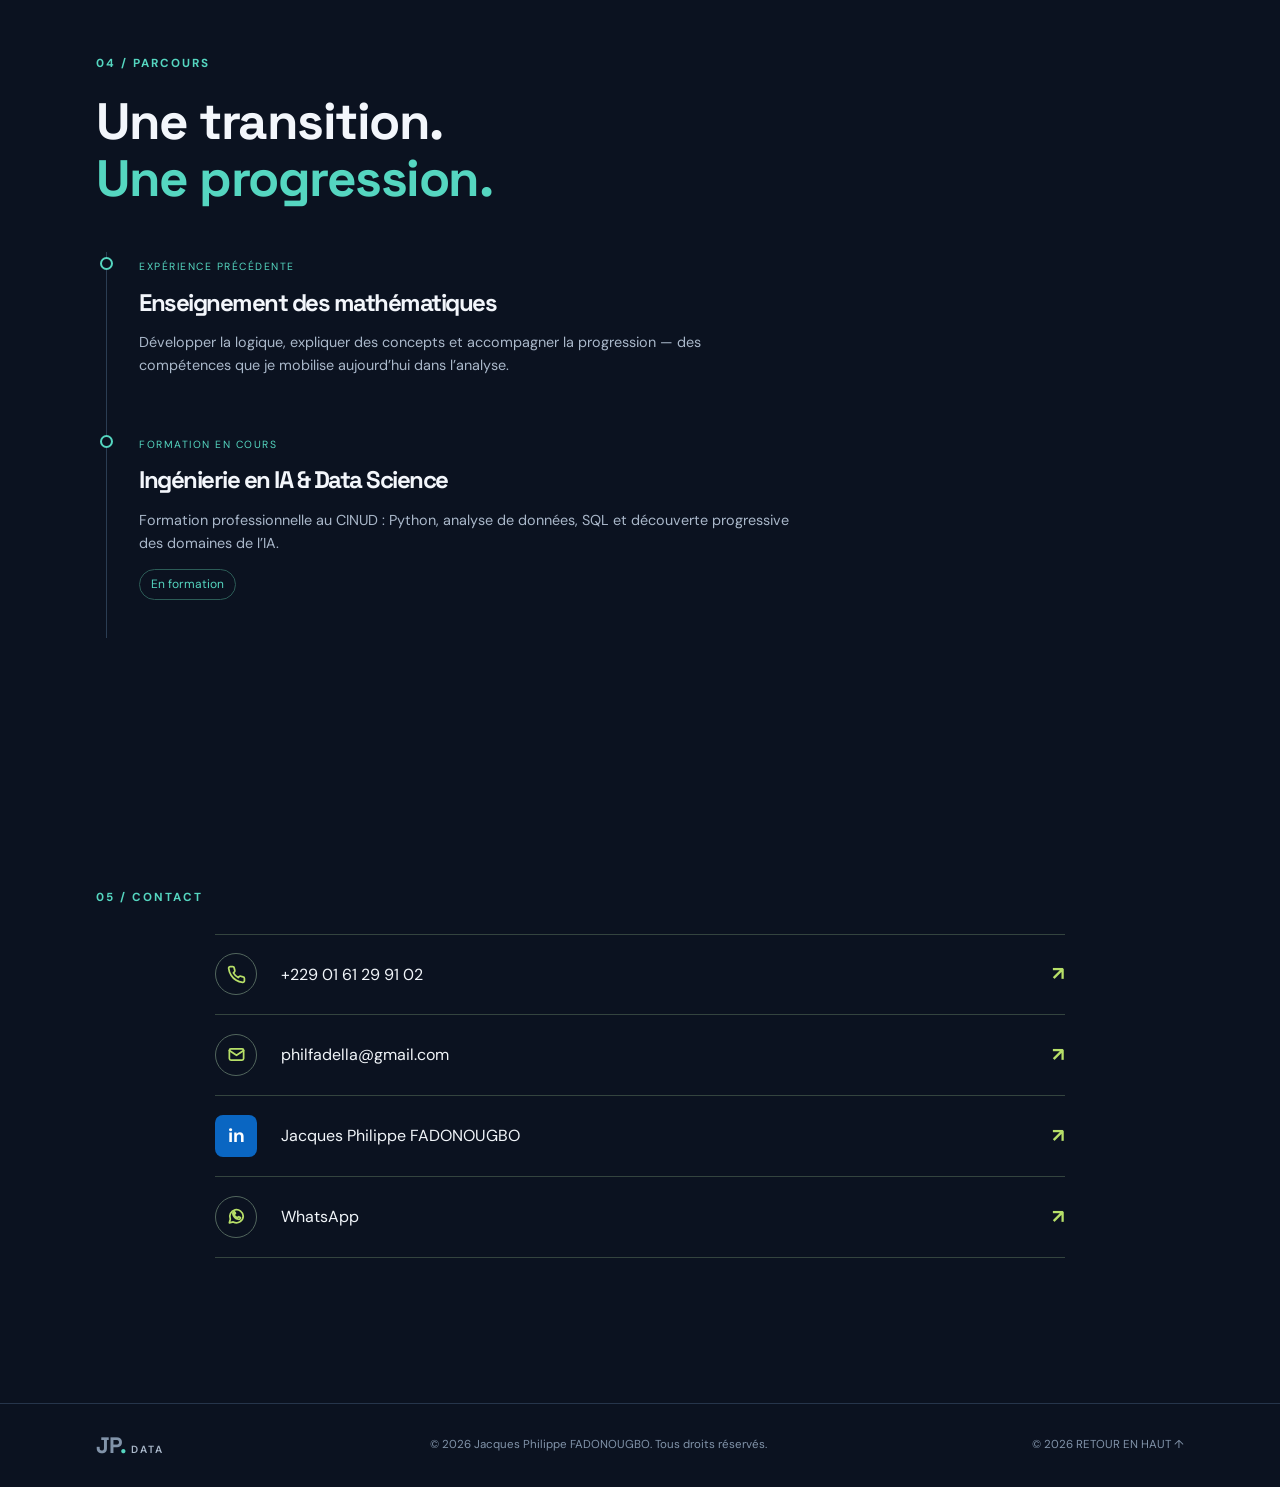
==== commit 054bae05: "Update footer content and copyright year" ====
--- a/index.html
+++ b/index.html
@@ -462,8 +462,8 @@
   <!-- FOOTER -->
   <footer>
     <a class="brand" href="#home">JP<span>.</span><small>DATA</small></a>
-    <span>Portfolio de Jacques Philippe FADONOUGBO</span>
-    <span>© <span id="year"></span> · Construit avec curiosité.</span>
+    <span>© 2026 Jacques Philippe FADONOUGBO. Tous droits réservés.</span>
+    <span>© <span id="year"></span> <a href="#home" class="back-to-top">RETOUR EN HAUT ↑</a></span>
   </footer>
 
   <script src="script.js"></script>
--- a/style.css
+++ b/style.css
@@ -1226,3 +1226,168 @@
     right: 0 !important;
   }
 }
+
+/* ===== SECTION CONTACT ===== */
+
+.contact-box {
+  padding: 45px 0;
+  border: none;
+  border-radius: 0;
+  background: transparent;
+}
+
+.contact-list {
+  width: 100%;
+  max-width: 850px;
+  margin: 25px auto 0;
+}
+
+.contact-item {
+  display: flex;
+  align-items: center;
+  gap: 24px;
+  min-height: 81px;
+  padding: 16px 0;
+  border-bottom: 1px solid #34443f;
+  color: #f1f5f9;
+  text-decoration: none;
+  transition: color 0.25s ease;
+}
+
+.contact-item:first-child {
+  border-top: 1px solid #34443f;
+}
+
+.contact-icon {
+  width: 42px;
+  height: 42px;
+  flex-shrink: 0;
+  display: flex;
+  align-items: center;
+  justify-content: center;
+  border: 1px solid #52665d;
+  border-radius: 50%;
+  color: #b7df68;
+}
+
+.contact-icon svg {
+  width: 20px;
+  height: 20px;
+  fill: none;
+  stroke: currentColor;
+  stroke-width: 2;
+  stroke-linecap: round;
+  stroke-linejoin: round;
+}
+
+.linkedin-icon {
+  background: #0a66c2;
+  border-color: #0a66c2;
+  color: white;
+  border-radius: 8px;
+  font-size: 20px;
+  font-weight: 700;
+}
+
+.contact-label {
+  flex: 1;
+  font-size: 1rem;
+  color: #f1f5f9;
+}
+
+.contact-arrow {
+  color: #b7df68;
+  font-size: 1.2rem;
+  font-weight: 700;
+  transition: transform 0.25s ease;
+}
+
+.contact-item:hover {
+  color: #b7df68;
+}
+
+.contact-item:hover .contact-label {
+  color: #b7df68;
+}
+
+.contact-item:hover .contact-arrow {
+  transform: translate(4px, -4px);
+}
+
+@media (max-width: 600px) {
+  .contact-box {
+    padding: 25px 0;
+  }
+
+  .contact-item {
+    gap: 15px;
+    min-height: 72px;
+  }
+
+  .contact-icon {
+    width: 38px;
+    height: 38px;
+  }
+
+  .contact-label {
+    font-size: 0.85rem;
+    overflow-wrap: anywhere;
+  }
+}
+
+/* ==========================================
+   CORRECTION DEFINITIVE DES ICONES CONTACT
+========================================== */
+
+/* Taille des cercles contenant les icônes */
+.contact-list .contact-item .contact-icon {
+    width: 42px !important;
+    height: 42px !important;
+    min-width: 42px !important;
+    min-height: 42px !important;
+    flex: 0 0 42px !important;
+
+    display: flex !important;
+    align-items: center !important;
+    justify-content: center !important;
+
+    color: #b7df68 !important;
+    background: transparent !important;
+    border: 1px solid #52665d !important;
+    border-radius: 50% !important;
+}
+
+/* Taille et couleur des SVG */
+.contact-list .contact-item .contact-icon svg {
+    width: 19px !important;
+    height: 19px !important;
+    min-width: 19px !important;
+    min-height: 19px !important;
+    max-width: 19px !important;
+    max-height: 19px !important;
+
+    display: block !important;
+    fill: none !important;
+    stroke: #b7df68 !important;
+    stroke-width: 2.2 !important;
+}
+
+/* Logo LinkedIn */
+.contact-list .contact-item .linkedin-icon {
+    width: 42px !important;
+    height: 42px !important;
+    min-width: 42px !important;
+    min-height: 42px !important;
+
+    flex: 0 0 42px !important;
+    display: flex !important;
+    align-items: center !important;
+    justify-content: center !important;
+
+    color: #ffffff !important;
+    background: #0a66c2 !important;
+    border: none !important;
+    border-radius: 8px !important;
+    font-size: 19px !important;
+    font-weight: 700 !important;
+}
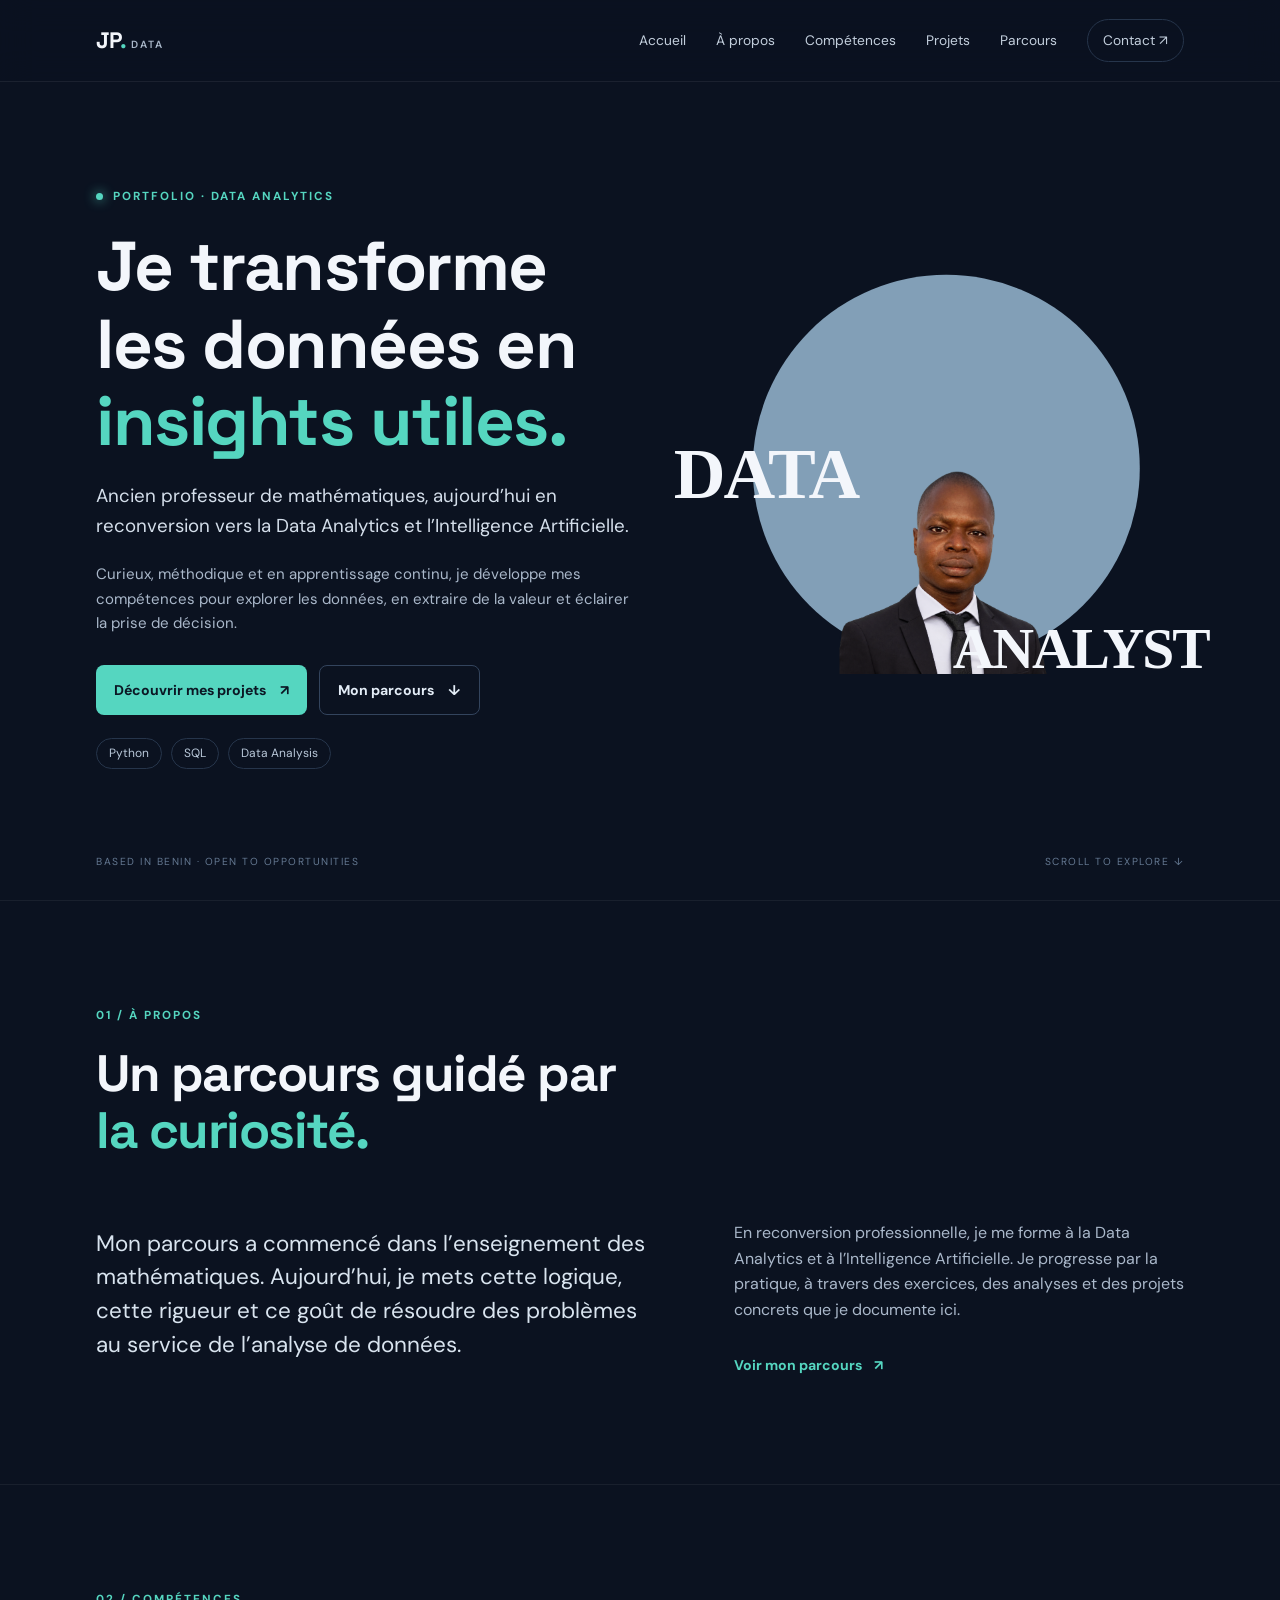
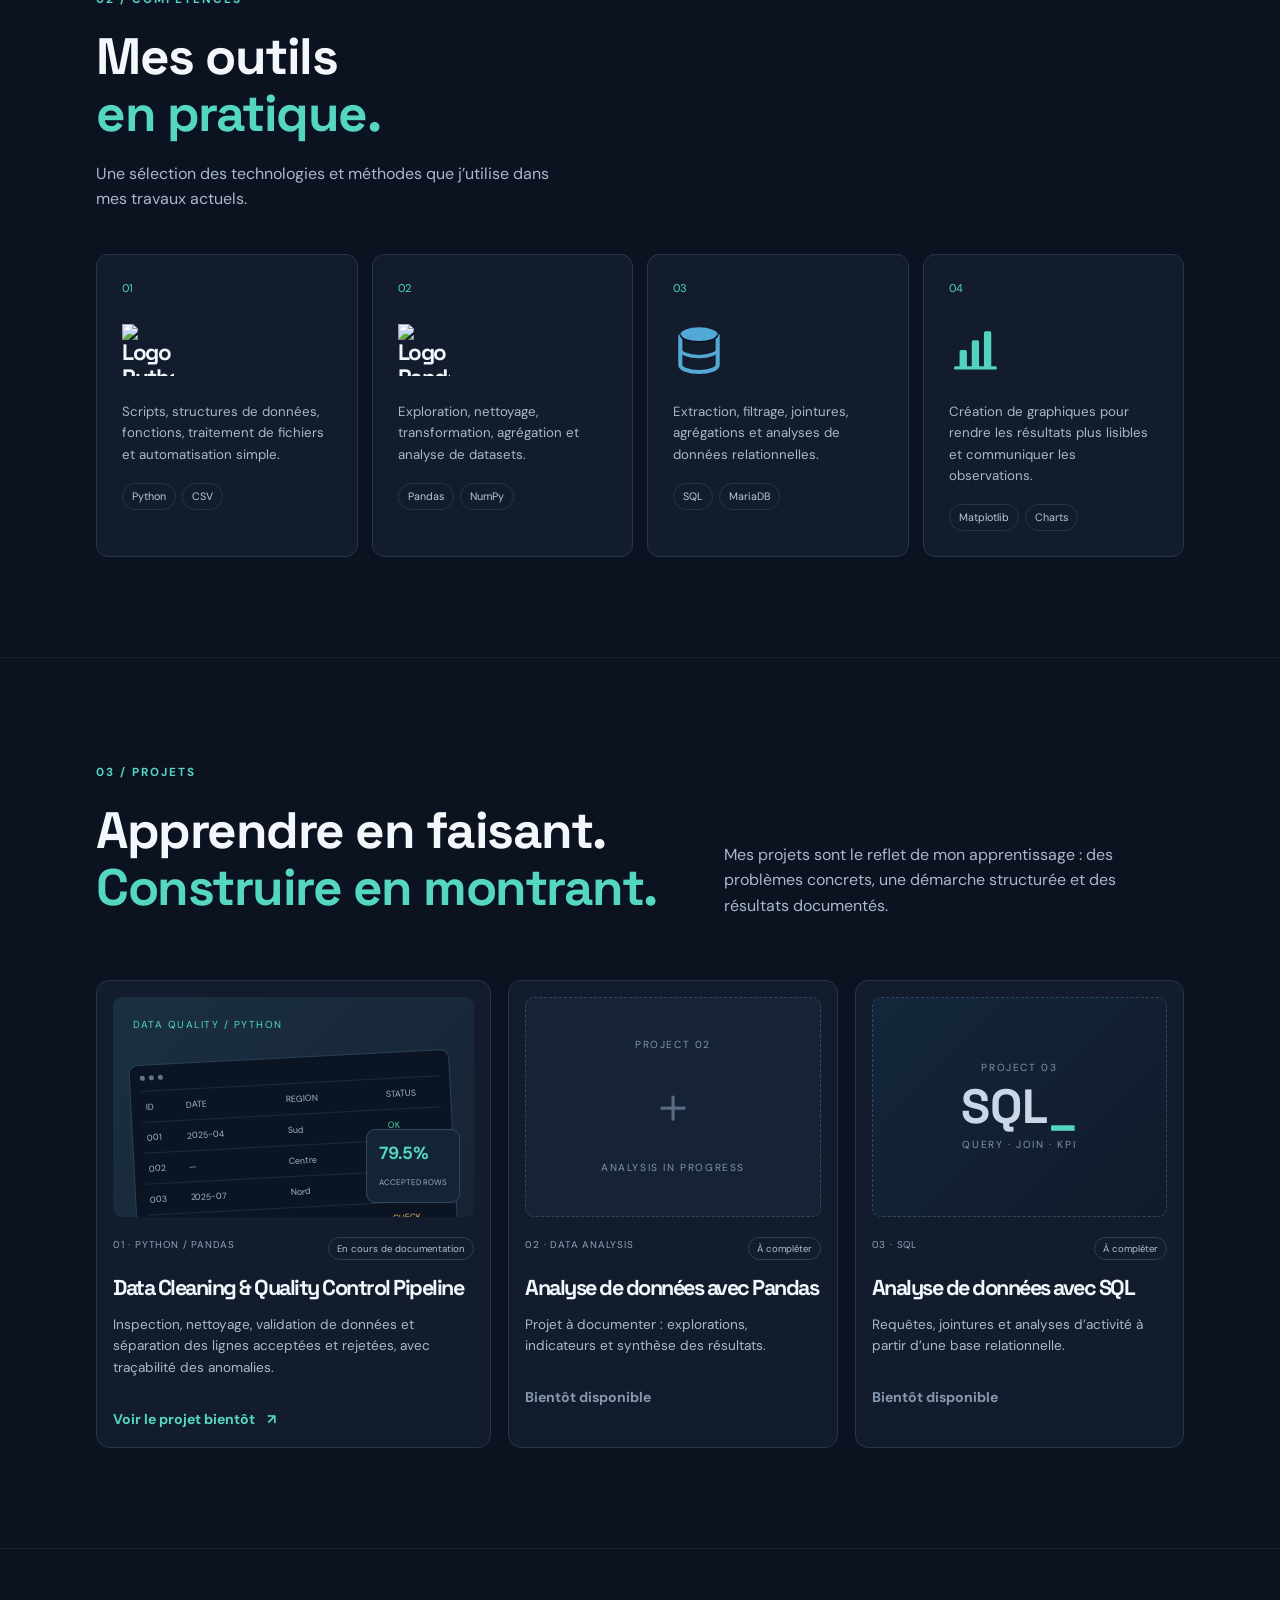
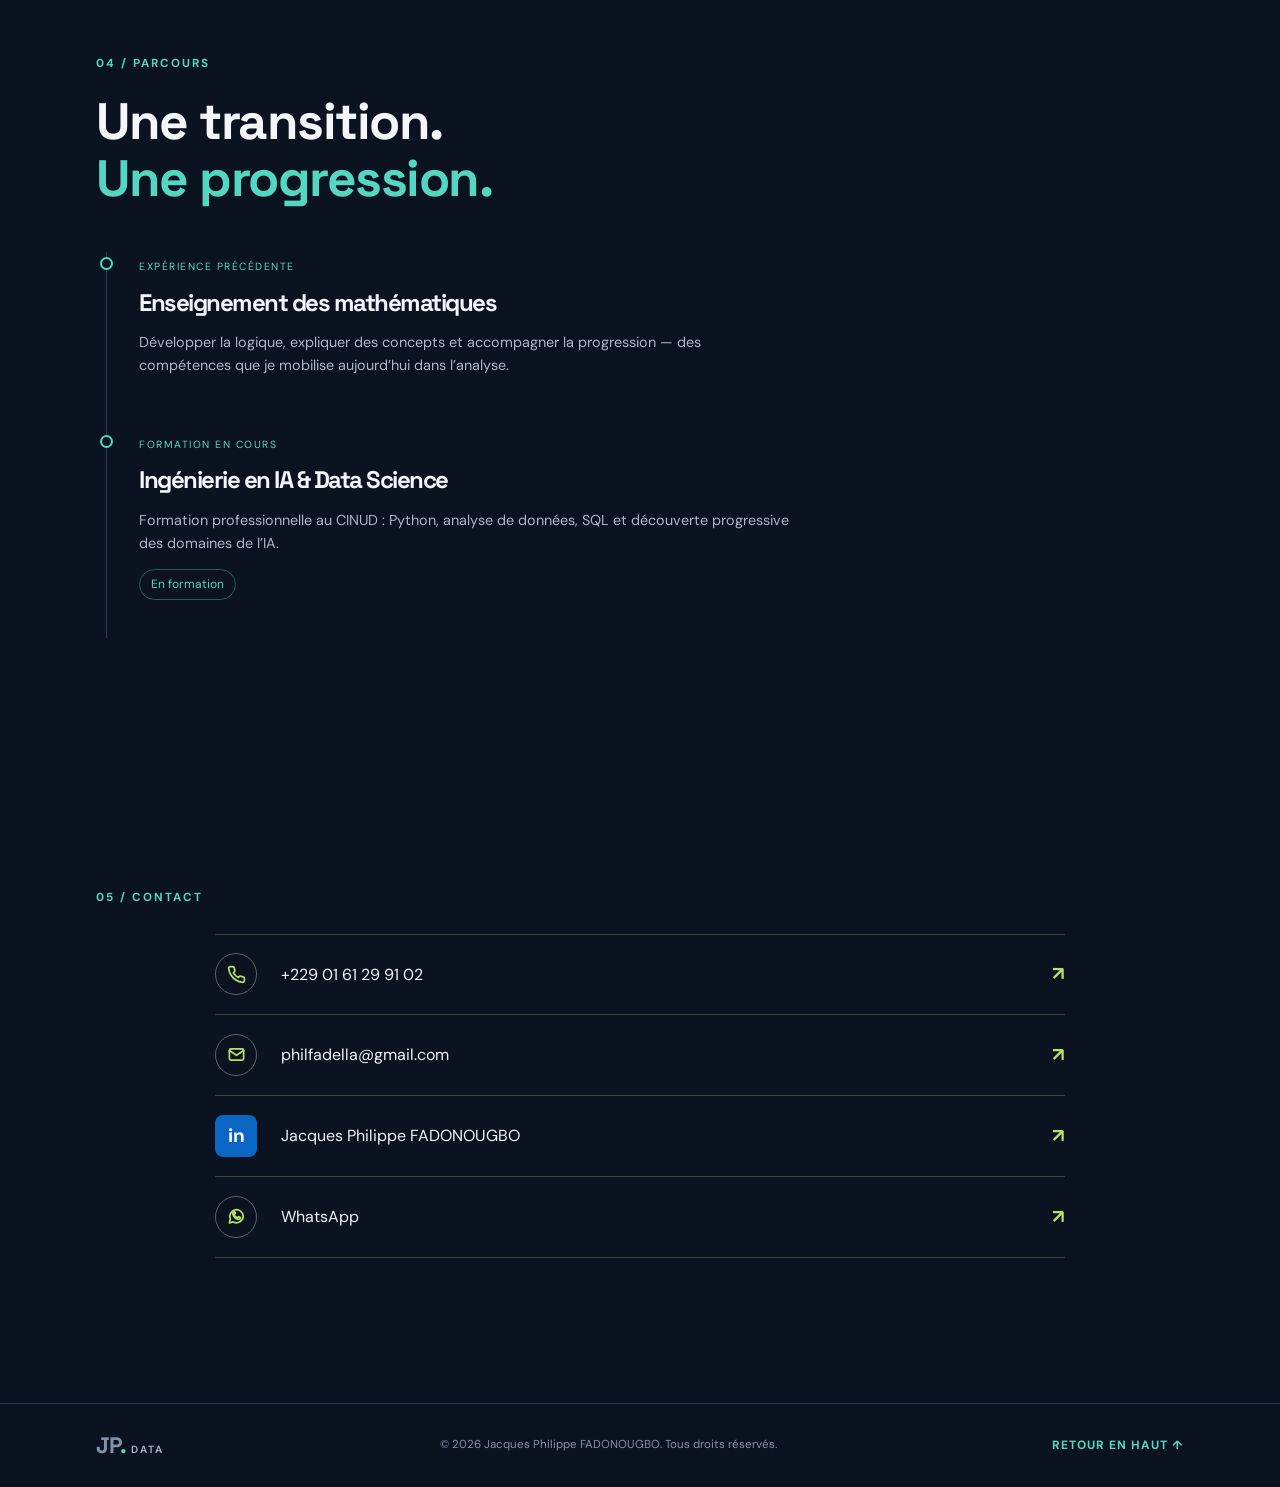
==== commit 970ef0e7: "Refactor footer structure in index.html" ====
--- a/index.html
+++ b/index.html
@@ -460,13 +460,15 @@
   </main>
 
   <!-- FOOTER -->
-  <footer>
-    <a class="brand" href="#home">JP<span>.</span><small>DATA</small></a>
-    <span>© 2026 Jacques Philippe FADONOUGBO. Tous droits réservés.</span>
-    <span>© <span id="year"></span> <a href="#home" class="back-to-top">RETOUR EN HAUT ↑</a></span>
-  </footer>
-
-  <script src="script.js"></script>
+<footer>
+  <a class="brand" href="#home">JP<span>.</span><small>DATA</small></a>
+
+  <span>© 2026 Jacques Philippe FADONOUGBO. Tous droits réservés.</span>
+
+  <a href="#home" class="back-to-top">RETOUR EN HAUT ↑</a>
+</footer>
+
+<script src="script.js"></script>
 
 </body>
 </html>
--- a/style.css
+++ b/style.css
@@ -1391,3 +1391,15 @@
     font-size: 19px !important;
     font-weight: 700 !important;
 }
+/* Lien retour en haut */
+.back-to-top {
+    color: var(--teal);
+    font-weight: 700;
+    font-size: 0.75rem;
+    letter-spacing: 1px;
+    transition: color 0.25s ease;
+}
+
+.back-to-top:hover {
+    color: #ffffff;
+}
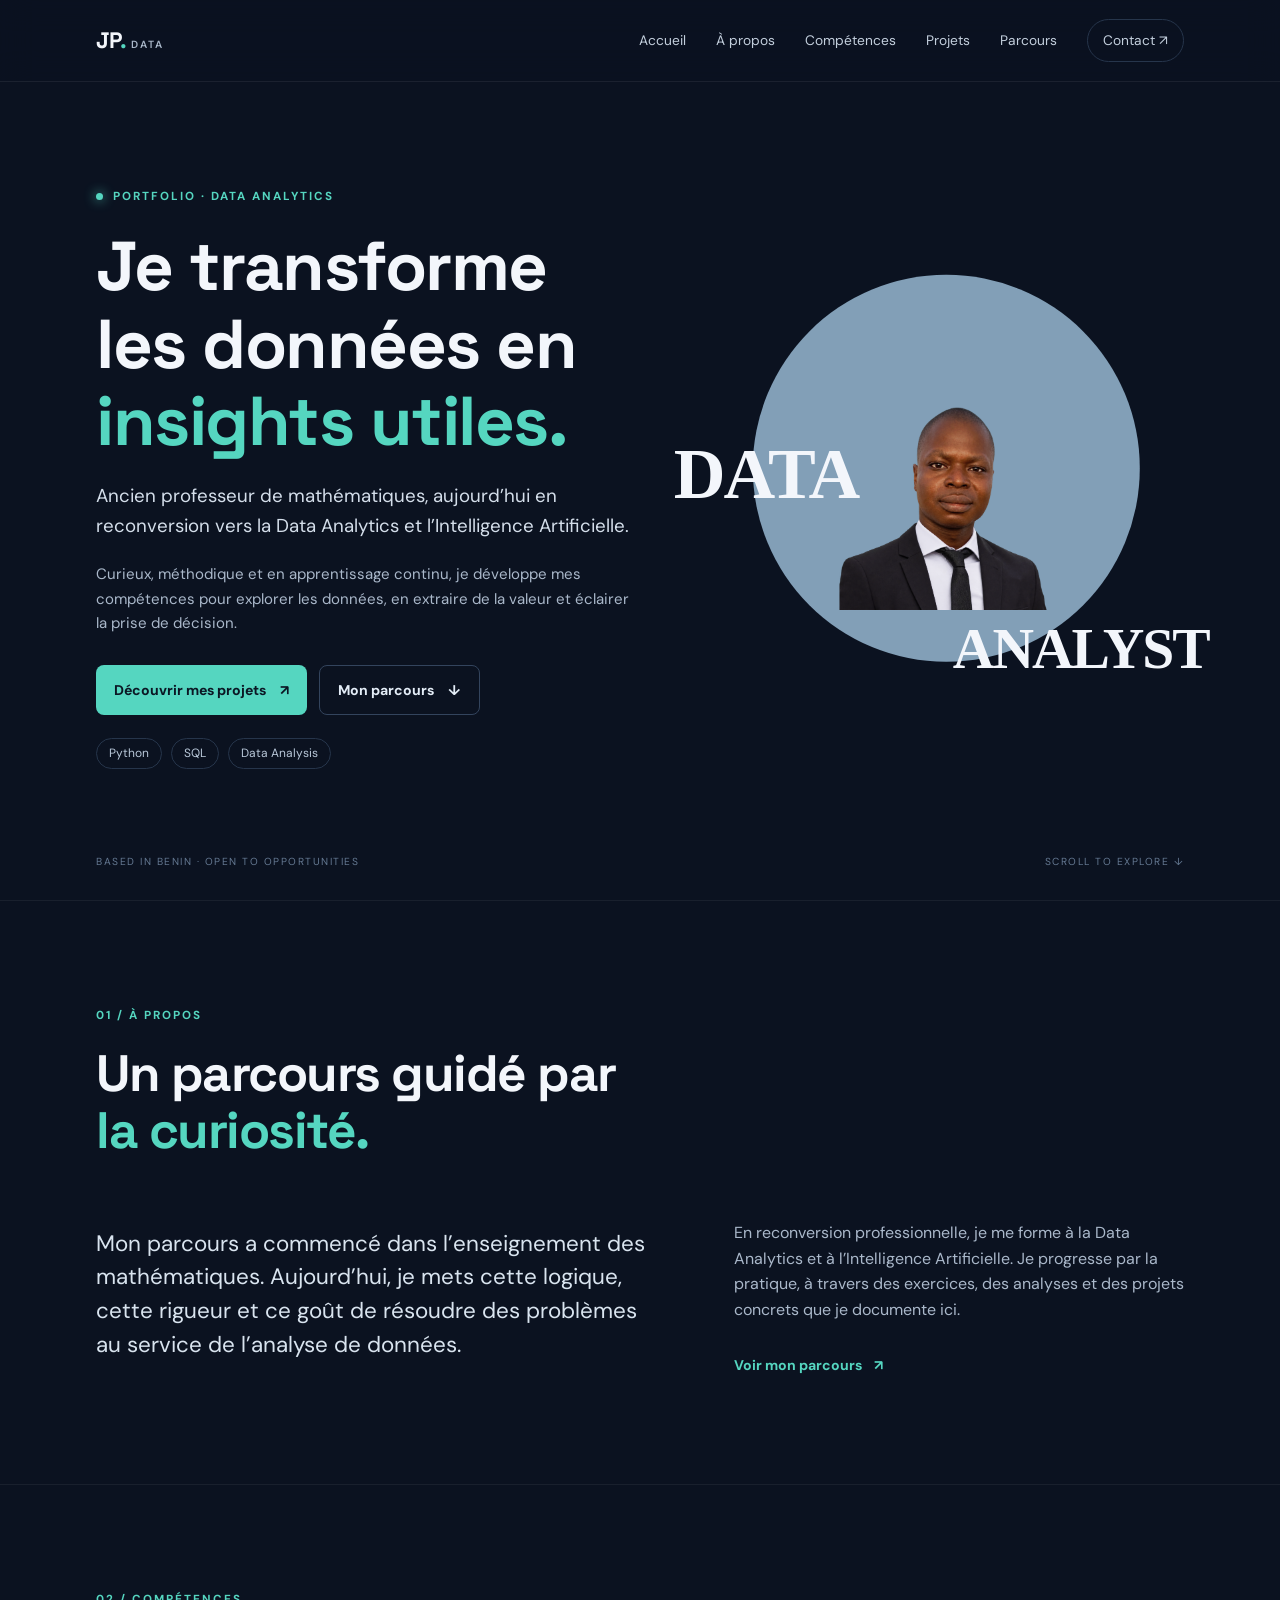
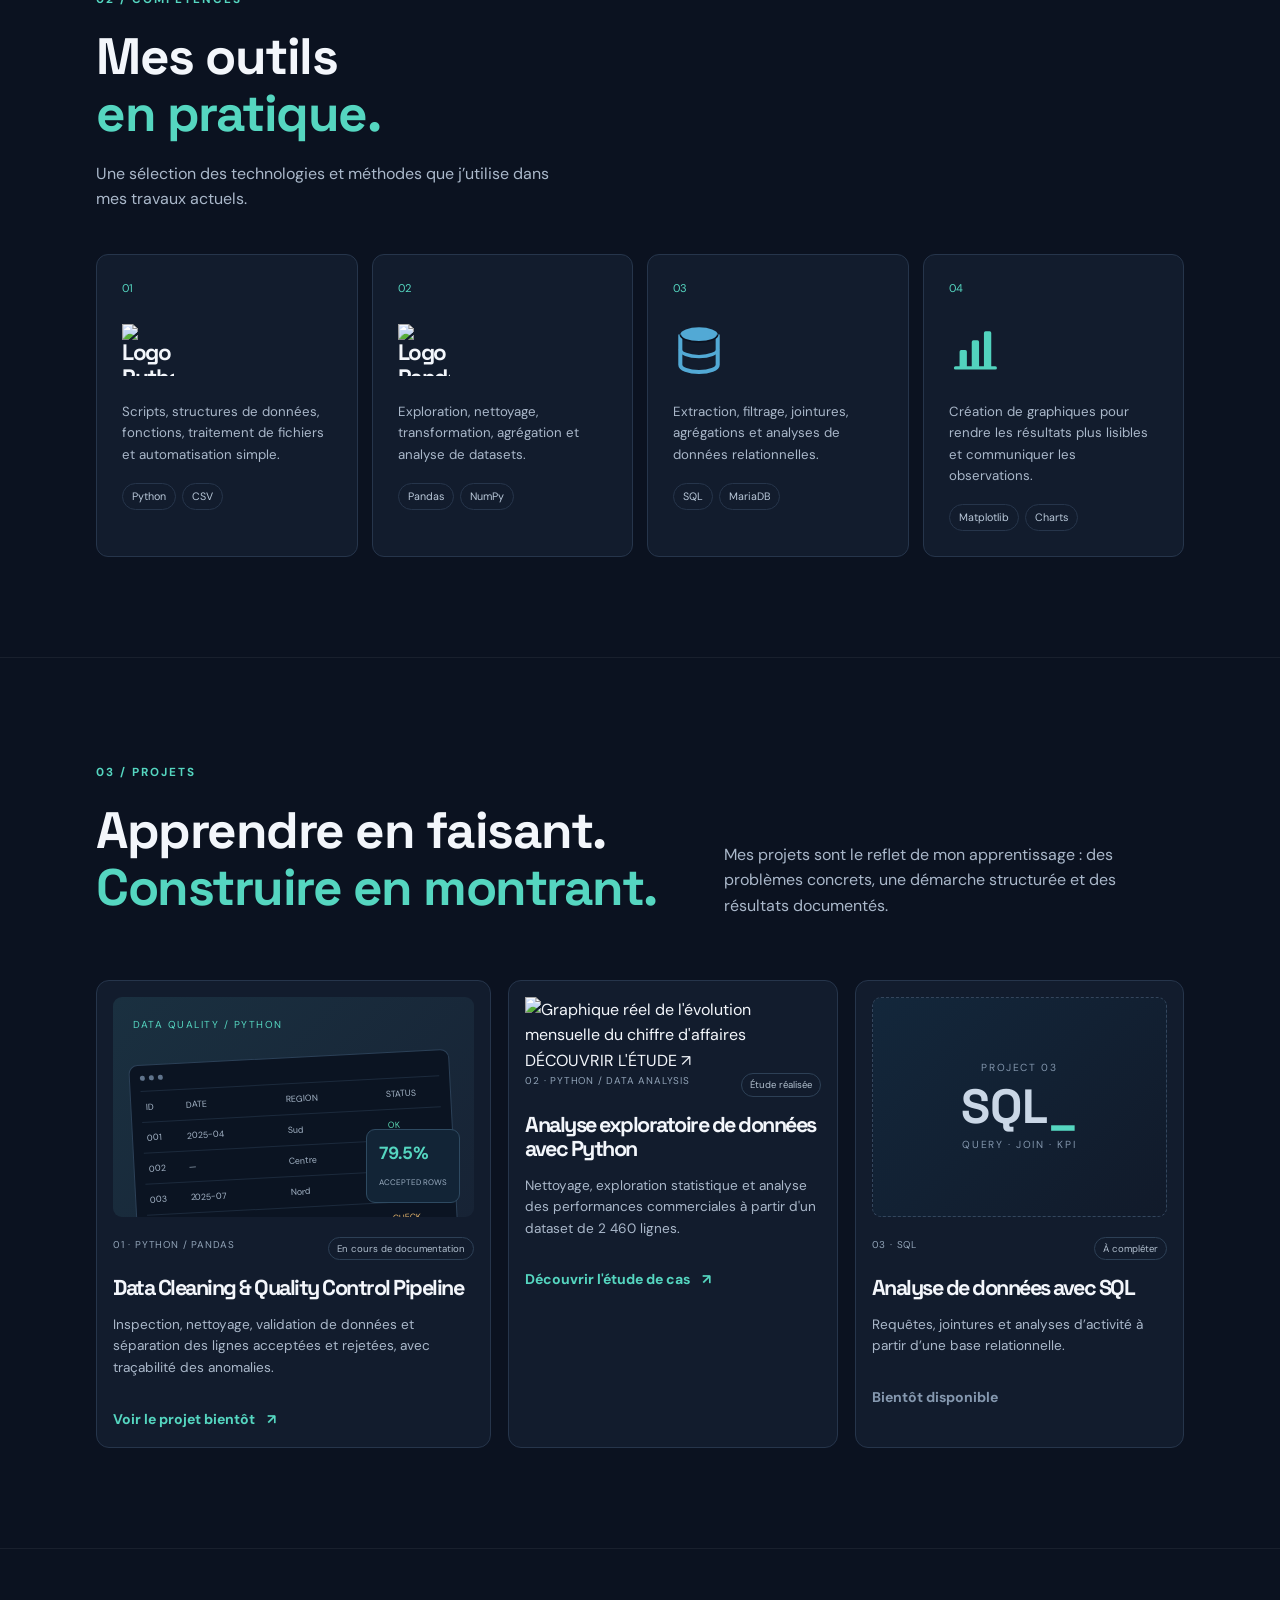
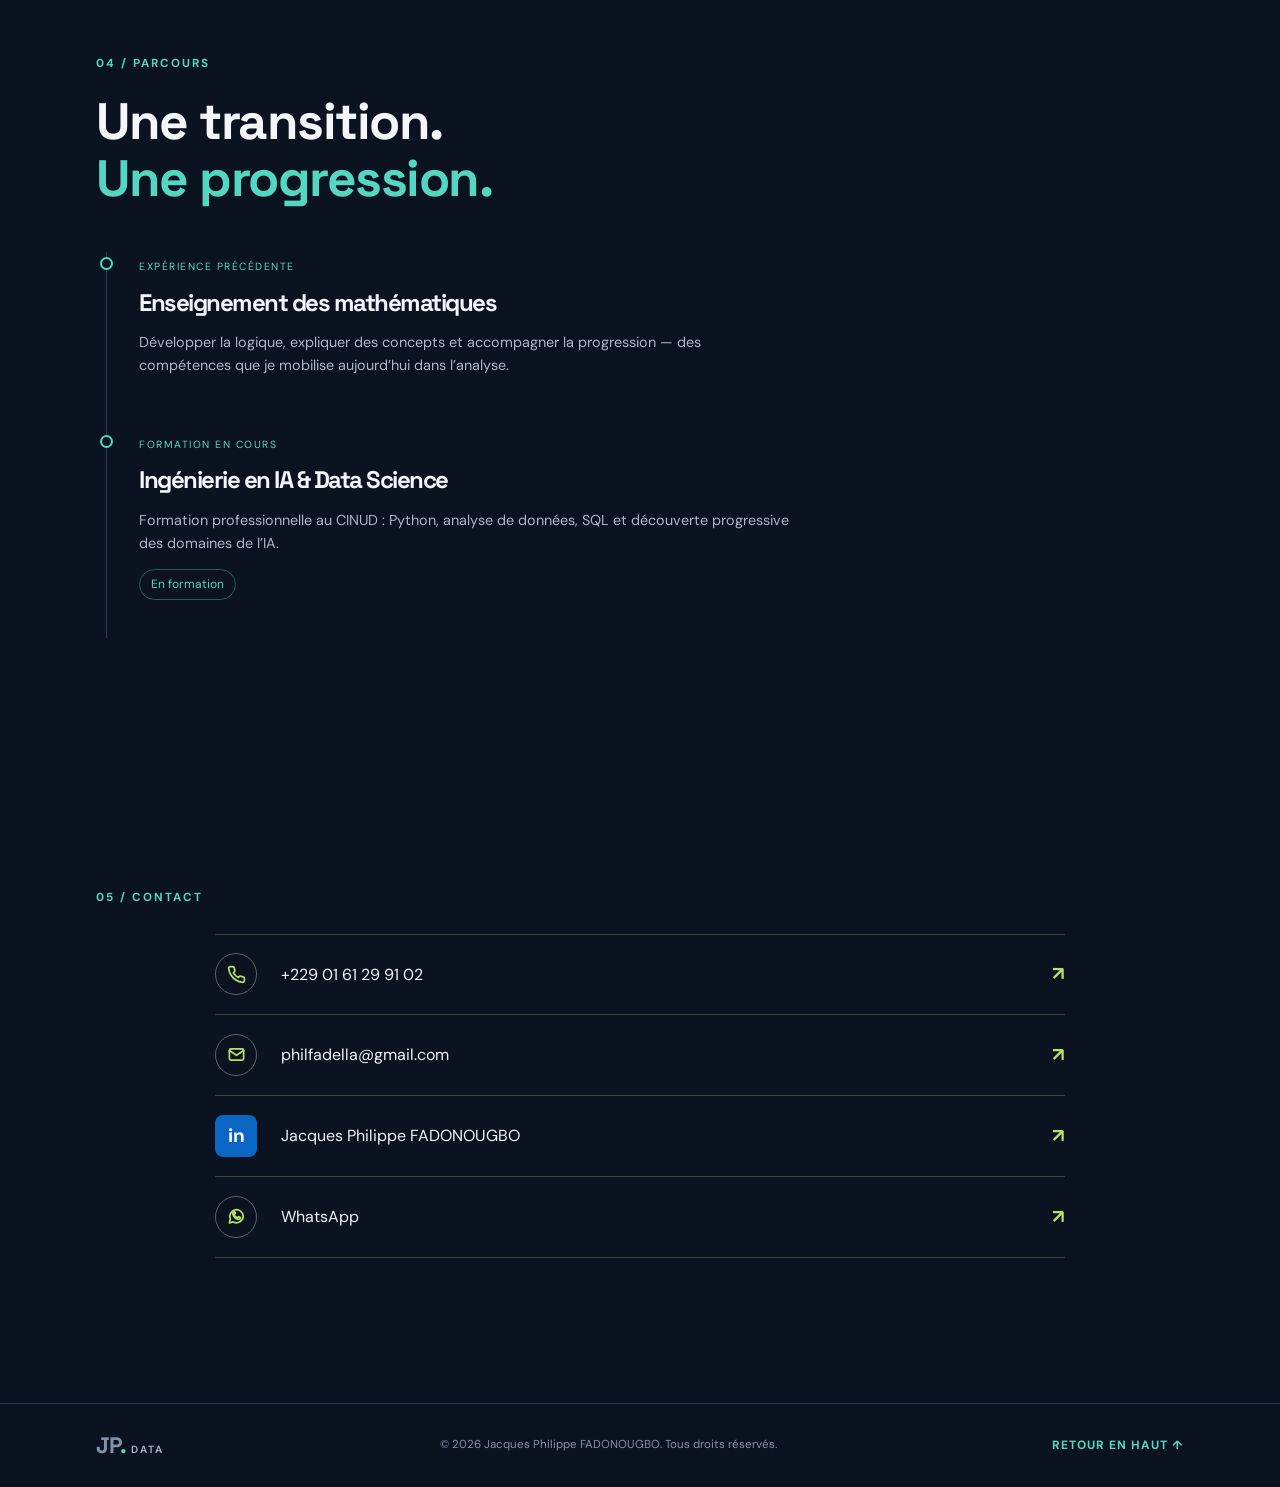
==== commit 132e3930: "Add files via upload" ====
--- a/index.html
+++ b/index.html
@@ -299,27 +299,31 @@
 
         </article>
 
-        <!-- PROJET 2 -->
-        <article class="project-card placeholder">
-
-          <div class="placeholder-art">
-            <span>PROJECT 02</span>
-            <div class="placeholder-symbol">＋</div>
-            <small>ANALYSIS IN PROGRESS</small>
-          </div>
+        <!-- PROJET 2 : ANALYSE EXPLORATOIRE -->
+        <article class="project-card placeholder project-analysis-card">
+
+          <a class="project-preview-link" href="project-data-analysis.html" aria-label="Découvrir le projet d'analyse de données">
+            <div class="project-preview-image">
+              <img src="assets/images/projects/tp-module-2/ca-mensuel.png"
+                   alt="Graphique réel de l'évolution mensuelle du chiffre d'affaires">
+              <span class="preview-overlay">DÉCOUVRIR L'ÉTUDE ↗</span>
+            </div>
+          </a>
 
           <div class="project-meta">
-            <span>02 · DATA ANALYSIS</span>
-            <span class="status">À compléter</span>
-          </div>
-
-          <h3>Analyse de données avec Pandas</h3>
-
-          <p>
-            Projet à documenter : explorations, indicateurs et synthèse des résultats.
-          </p>
-
-          <span class="text-link muted-link">Bientôt disponible</span>
+            <span>02 · PYTHON / DATA ANALYSIS</span>
+            <span class="status">Étude réalisée</span>
+          </div>
+
+          <h3>Analyse exploratoire de données avec Python</h3>
+
+          <p>
+            Nettoyage, exploration statistique et analyse des performances commerciales à partir d'un dataset de 2 460 lignes.
+          </p>
+
+          <a href="project-data-analysis.html" class="text-link">
+            Découvrir l'étude de cas <span>↗</span>
+          </a>
 
         </article>
 
--- a/style.css
+++ b/style.css
@@ -709,11 +709,17 @@
   display: flex;
   justify-content: space-between;
   align-items: center;
-  gap: 20px;
+  gap: 25px;
   color: #8193a9;
   font-size: .72rem;
 }
 
+footer .back-to-top {
+  flex-shrink: 0;
+  white-space: nowrap;
+  color: var(--teal);
+  font-weight: 700;
+}
 
 /* ==========================================
    13. TABLETTE
@@ -1046,21 +1052,20 @@
 /* ==========================================
    PORTRAIT FINAL - PHOTO DETOUREE
 ========================================== */
-
 .hero-visual.hero-portrait .portrait-photo {
   position: absolute;
   width: 68%;
-  height: 94%;
-  left: 53%;
-  bottom: 0;
+  height: 90%;
+  left: 50%;
+  bottom: 5%;
   transform: translateX(-50%);
   display: flex;
-  align-items: flex-end;
+  align-items: center;
   justify-content: center;
-  overflow: visible;
+  overflow: hidden;
   z-index: 3;
   background: transparent;
-  border-radius: 0;
+  border-radius: 50%;
 }
 
 .hero-visual.hero-portrait .portrait-image {
@@ -1069,6 +1074,7 @@
   height: 100%;
   object-fit: contain;
   object-position: center bottom;
+  transform: translateY(-40px);
 }
 
 /* DATA à gauche */
@@ -1403,3 +1409,7 @@
 .back-to-top:hover {
     color: #ffffff;
 }
+/* CORRECTION : remonter le portrait dans le cercle bleu */
+.hero-visual.hero-portrait .portrait-photo {
+  bottom: 15% !important;
+}
